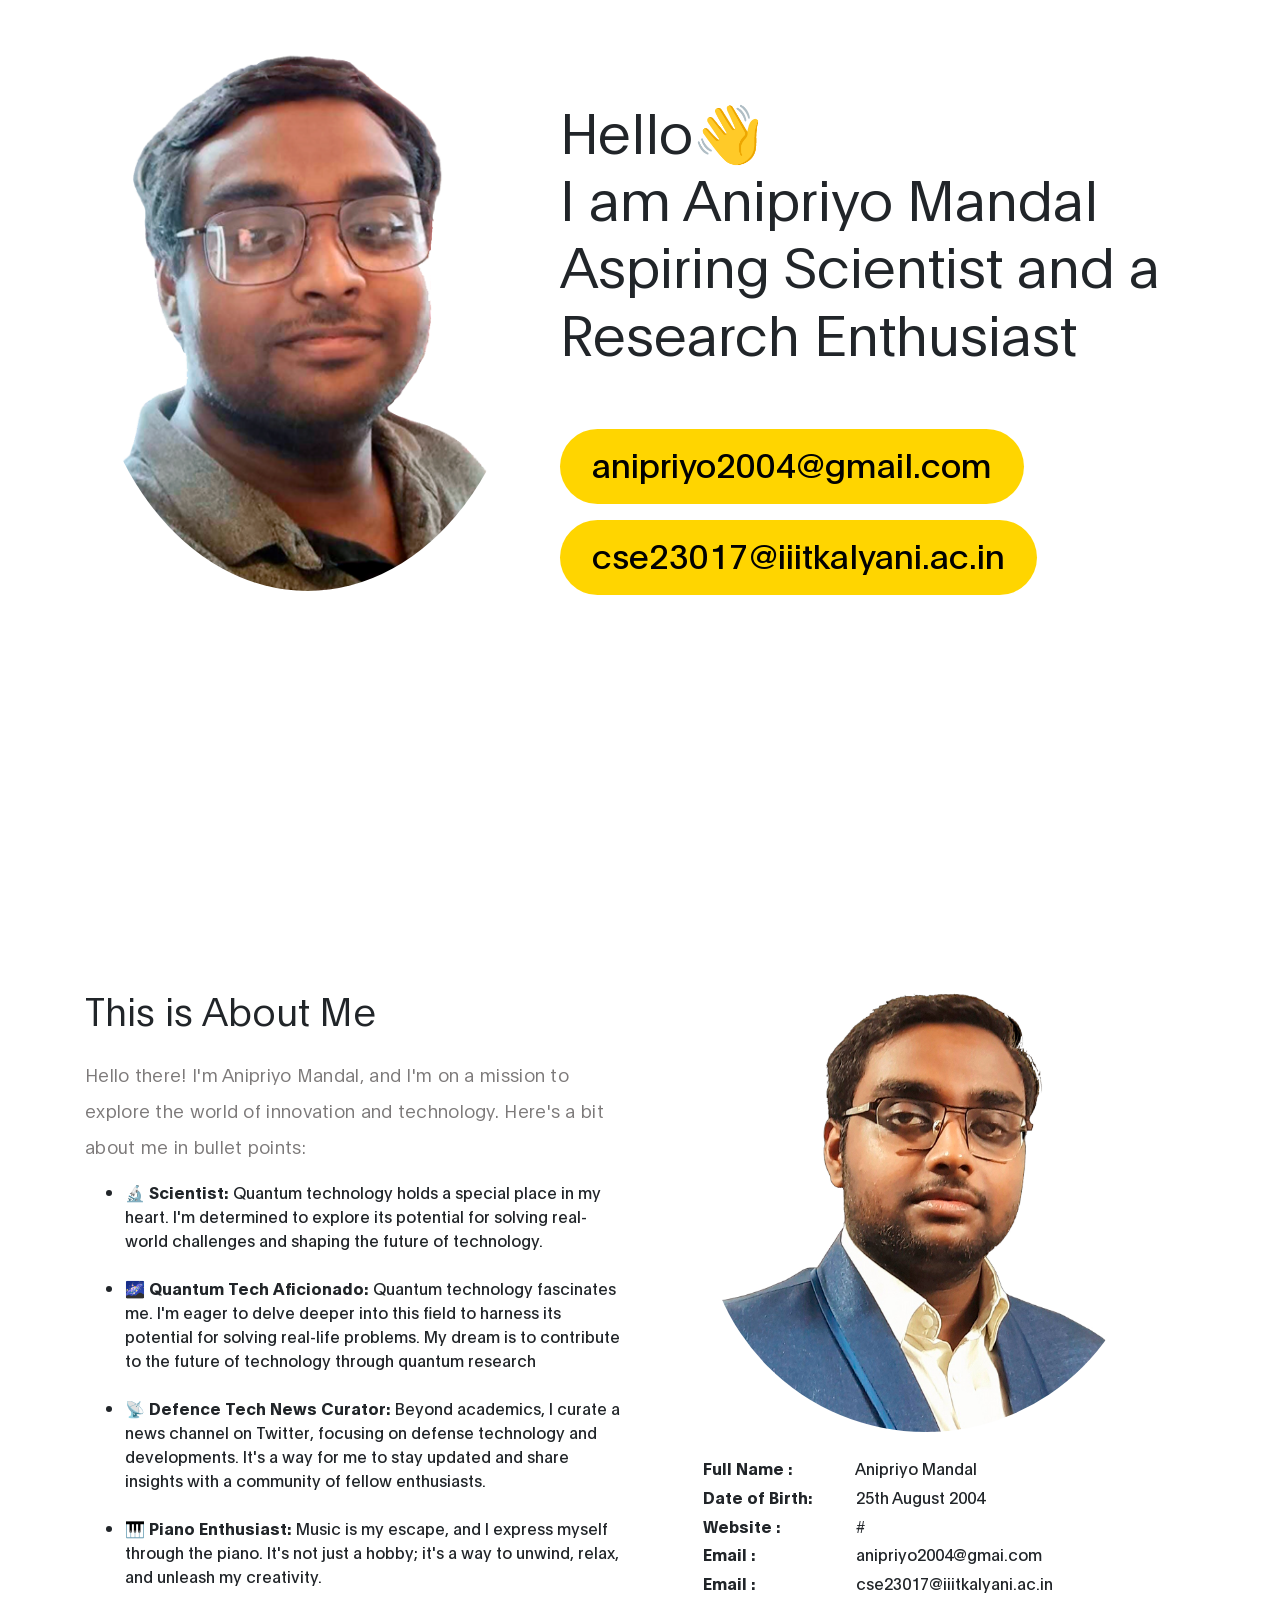
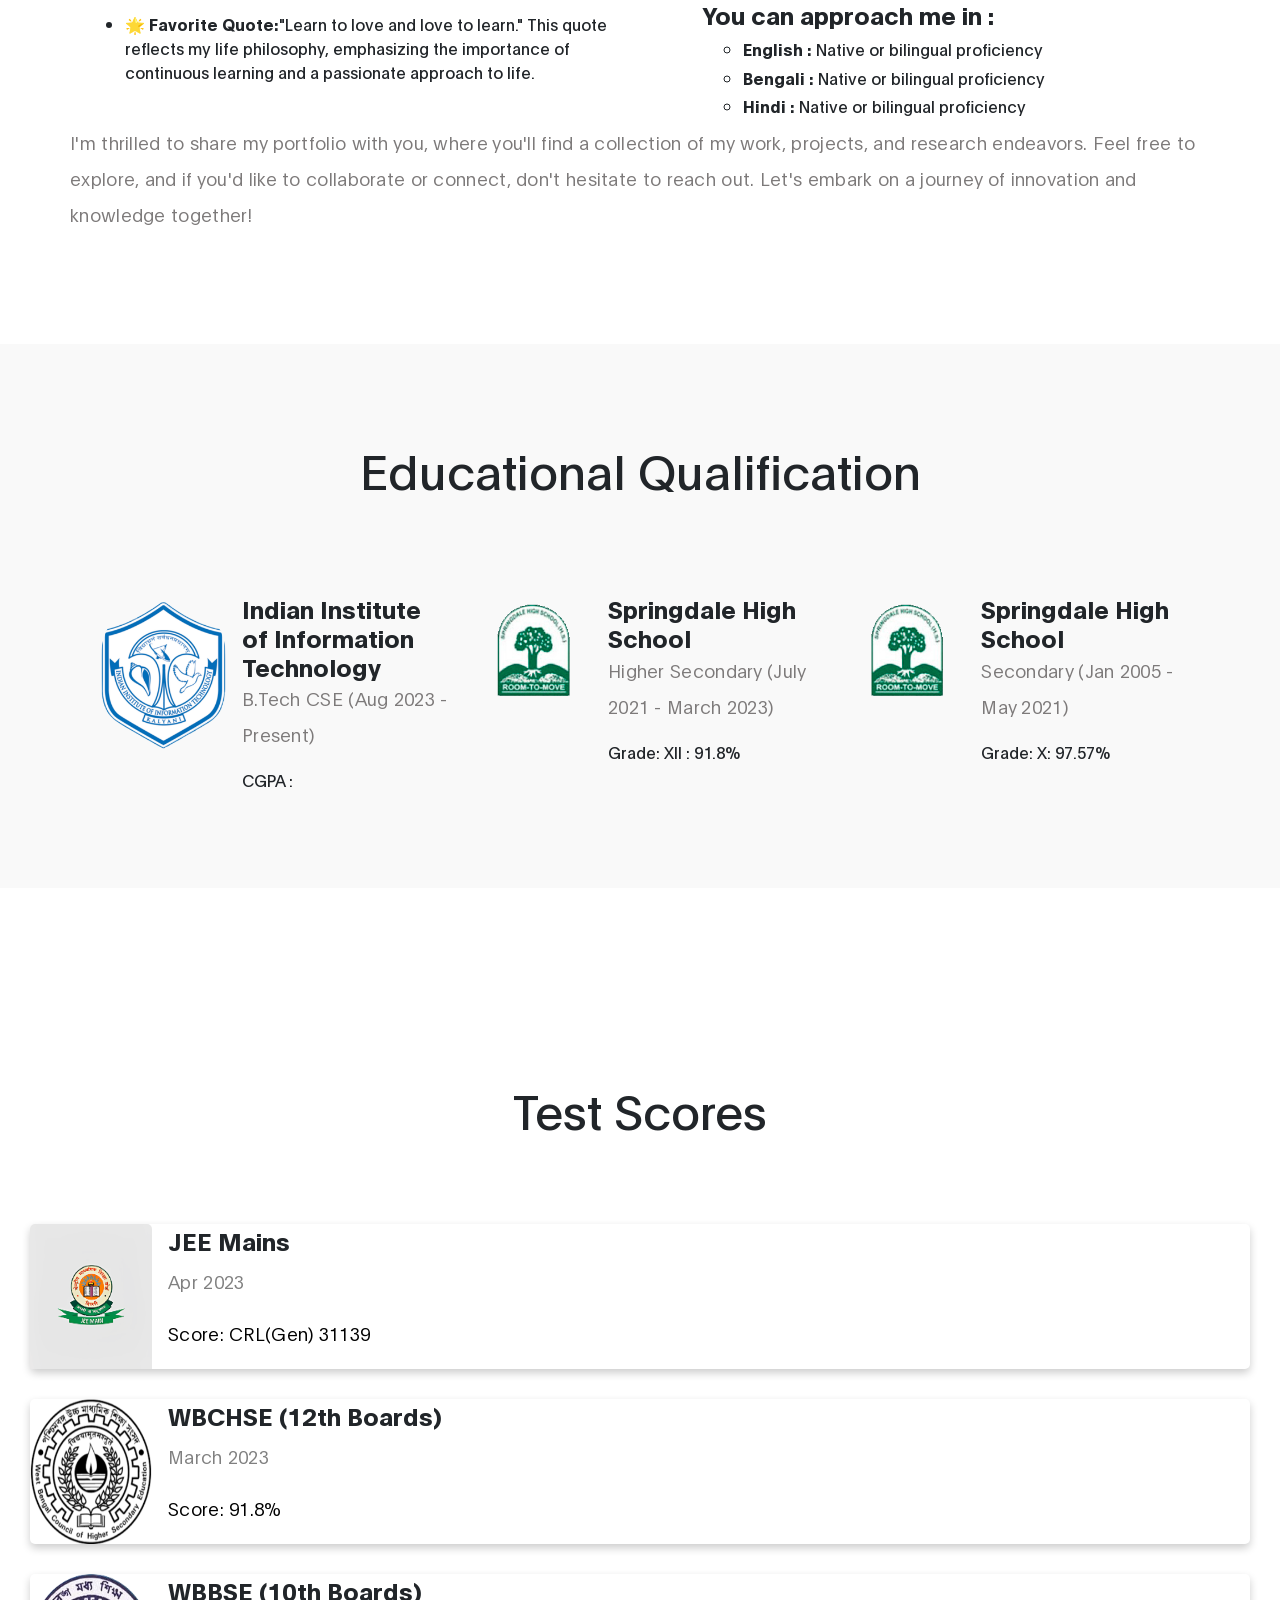
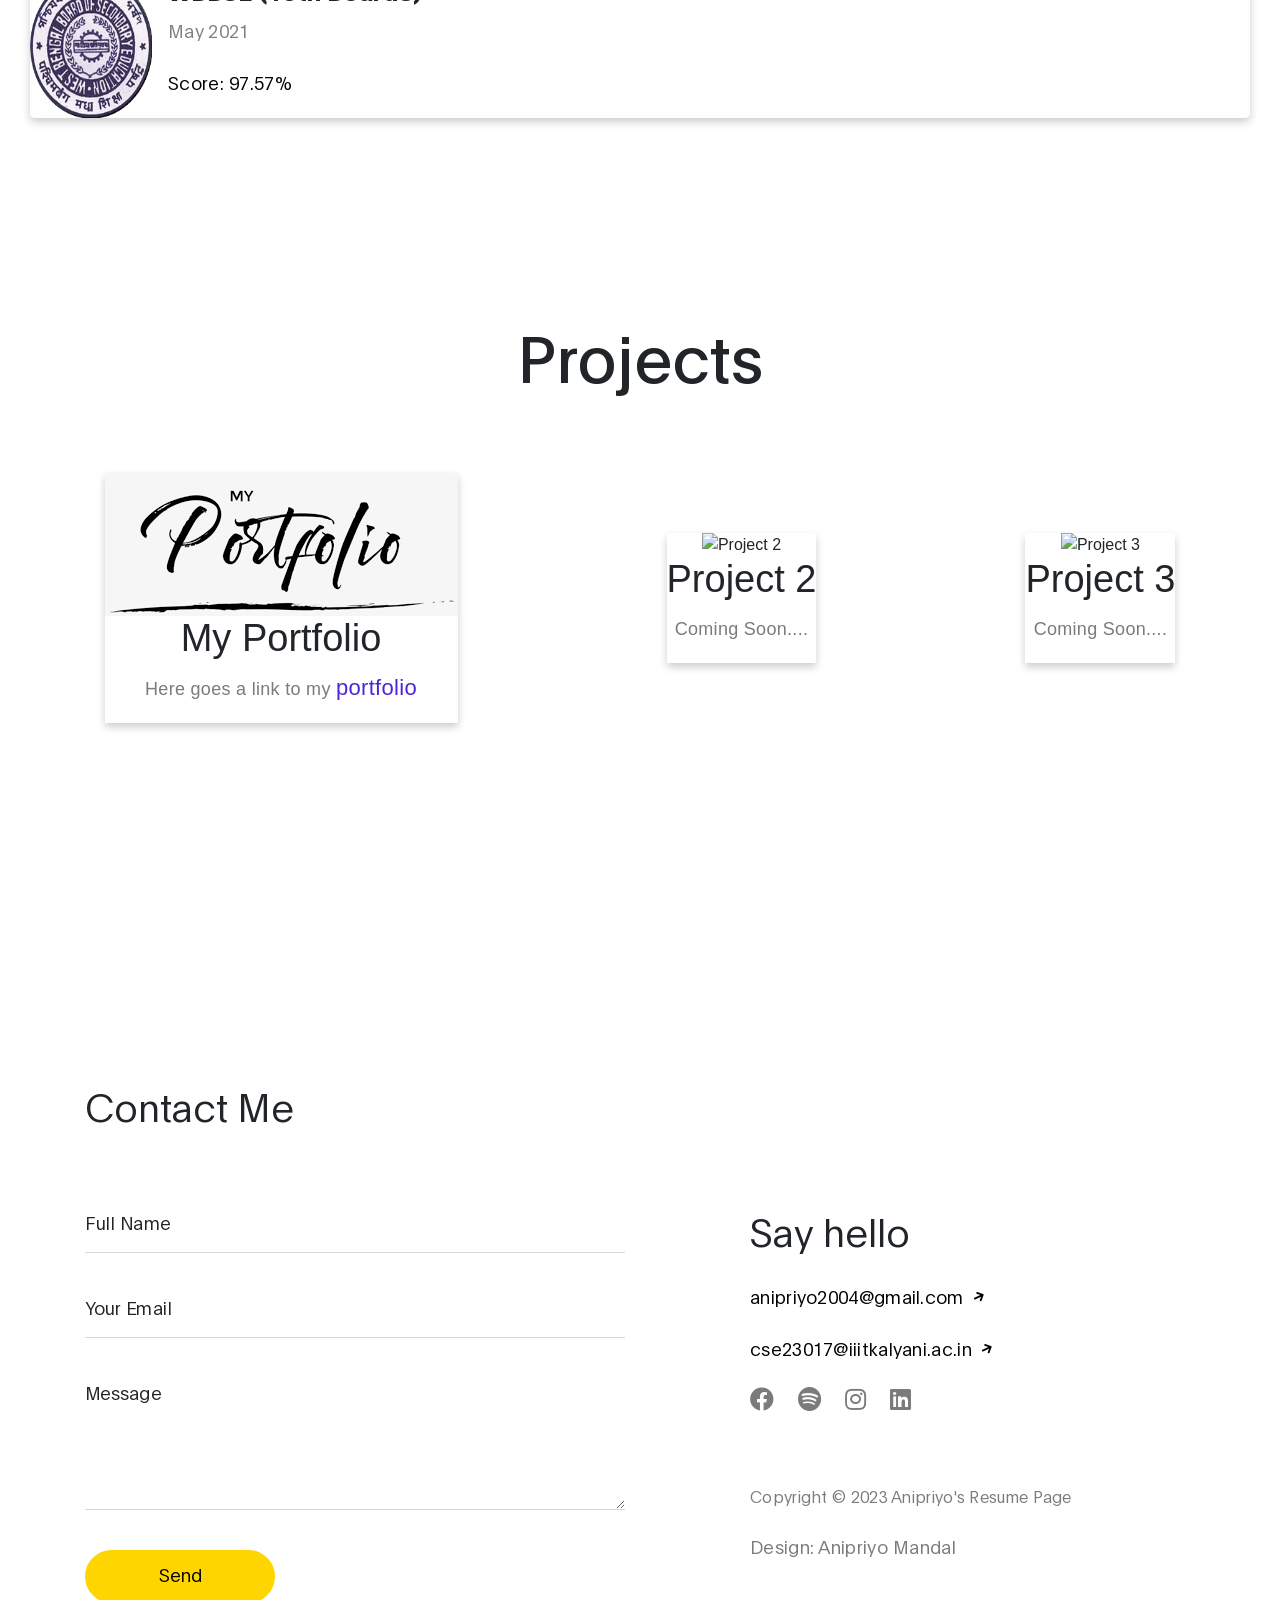
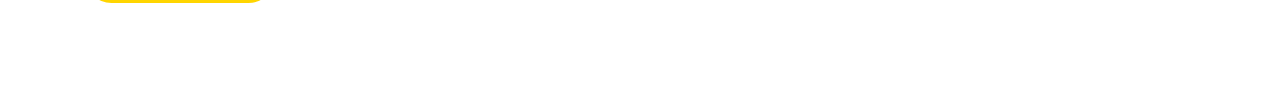
==== index.html @ 098d0c06 "Addition of styling via JS" ====
<!DOCTYPE html>
<html lang="en">

<head>

  <title>Anipriyo's's Resume - Portfolio HTML Page</title>

  <meta charset="UTF-8">
  <meta http-equiv="X-UA-Compatible" content="IE=Edge">
  <meta name="description" content="">
  <meta name="keywords" content="">
  <meta name="author" content="Tooplate">
  <meta name="viewport" content="width=device-width, initial-scale=1, maximum-scale=1">

  <link rel="stylesheet" href="css/bootstrap.min.css">
  <link rel="stylesheet" href="css/all.min.css">
  <link rel="stylesheet" href="css/owl.carousel.min.css">
  <link rel="stylesheet" href="css/owl.theme.default.min.css">

  <!-- MAIN CSS -->
  <link rel="stylesheet" href="css/style.css">

</head>

<body data-spy="scroll" data-target="#navbarNav" data-offset="50">

  <!-- MENU BAR -->
  <nav class="navbar navbar-expand-lg">
    <div class="container">

      <a class="navbar-brand" href="#">
        Anipriyo's Resume
      </a>

      <button class="navbar-toggler" type="button" data-toggle="collapse" data-target="#navbarNav"
        aria-controls="navbarNav" aria-expanded="false" aria-label="Toggle navigation">
        <span class="navbar-toggler-icon"></span>
      </button>

      <div class="collapse navbar-collapse" id="navbarNav">
        <ul class="navbar-nav mx-auto">
          <li class="nav-item">
            <a href="#intro" class="nav-link smoothScroll">Introduction</a>
          </li>

          <li class="nav-item">
            <a href="#about" class="nav-link smoothScroll">About Me</a>
          </li>
          <li class="nav-item">
            <a href="#testimonials" class="nav-link smoothScroll">Education</a>
          </li>
          <li class="nav-item">
            <a href="#work" class="nav-link smoothScroll">Projects</a>
          </li>

          <li class="nav-item">
            <a href="#contact" class="nav-link smoothScroll">Contact</a>
          </li>
        </ul>

        <div class="mt-lg-0 mt-3 mb-4 mb-lg-0">
          <a href="#" class="custom-btn btn" download>Download CV</a>
        </div>
      </div>

    </div>
  </nav>


  <!-- Main -->
  <section class="hero d-flex flex-column justify-content-center align-items-center" id="intro">

    <div class="container">
      <div class="row">

        <div class="mx-auto col-lg-5 col-md-5 col-10">
          <img src="images/profile.jpg" class="img-fluid" alt="Anipriyo Profile pic" style="border-radius:50%">
        </div>

        <div class="d-flex flex-column justify-content-center align-items-center col-lg-7 col-md-7 col-12">
          <div class="hero-text">
            <br><br><br><br>
            <h1>Hello👋 <br>I am Anipriyo Mandal <br> Aspiring Scientist and a Research Enthusiast</h1>
            <br><br>
            <a href="mailto:anipriyo2004@gmail.com" class="email-link">
              anipriyo2004@gmail.com
            </a>
            <a href="cse23017@iiitkalyani.ac.in" class="email-link">
              cse23017@iiitkalyani.ac.in
            </a>

          </div>
        </div>

      </div>
    </div>
  </section>

  <br><br><br><br><br><br><br><br><br><br><br><br>
  <section class="about section-padding" id="about">
    <div class="container">
      <div class="row">

        <div class="col-lg-6 col-md-6 col-12">
          <h3 class="mb-4">This is About Me</h3>

          <p>Hello there! I'm Anipriyo Mandal, and I'm on a mission to explore the world of innovation and technology.
            Here's a bit about me in bullet points:</p>

          <ul>
            <li>🔬 <b>Scientist:</b> Quantum technology holds a special place in my heart. I'm determined to explore its
              potential for solving real-world challenges and shaping the future of technology.</li>
            <br>
            <li>🌌 <b>Quantum Tech Aficionado:</b> Quantum technology fascinates me. I'm eager to delve deeper into this
              field to harness its potential for solving real-life problems. My dream is to contribute to the future of
              technology through quantum research </li>
            <br>
            <li>📡 <b>Defence Tech News Curator:</b> Beyond academics, I curate a news channel on Twitter, focusing on
              defense technology and developments. It's a way for me to stay updated and share insights with a community
              of fellow enthusiasts.</li>
            <br>
            <li>🎹 <b>Piano Enthusiast:</b> Music is my escape, and I express myself through the piano. It's not just a
              hobby; it's a way to unwind, relax, and unleash my creativity.</li>
            <br>
            <li>🌟 <b>Favorite Quote:</b>"Learn to love and love to learn." This quote reflects my life philosophy,
              emphasizing the importance of continuous learning and a passionate approach to life.</li>
            <br>

          </ul>
        </div>

        <div class="col-lg-5 mx-auto col-md-6 col-12">
          <img src="images/true-agency.jpg" style="border-radius: 50%;" class="about-image img-fluid">
          <ul class="mt-4 mb-5 mb-lg-0 profile-list list-unstyled">
            <li><strong>Full Name :</strong> Anipriyo Mandal </li>

            <li><strong>Date of Birth:</strong> 25th August 2004</li>

            <li><strong>Website :</strong> #</li>

            <li><strong>Email :</strong> anipriyo2004@gmai.com</li>
            <li><strong>Email :</strong> cse23017@iiitkalyani.ac.in</li>
            <h6>You can approach me in :</h6>
            <ul>
              <li><b>English :</b> Native or bilingual proficiency</li>
              <li><b>Bengali :</b> Native or bilingual proficiency</li>
              <li><b>Hindi :</b> Native or bilingual proficiency</li>
            </ul>
          </ul>
        </div>
        <p>I'm thrilled to share my portfolio with you, where you'll find a collection of my work, projects, and
          research endeavors. Feel free to explore, and if you'd like to collaborate or connect, don't hesitate to reach
          out.

          Let's embark on a journey of innovation and knowledge together!</p>
      </div>

    </div>
  </section>


  <!-- Education -->
  <section class="testimonials section-padding" id="testimonials">
    <div class="container">
      <div class="row">

        <div class="col-12">
          <h2 class="mb-5 text-center">Educational Qualification</h2>
          <br><br>
          <div class="owl-carousel owl-theme" id="testimonials-carousel">
            <div class="item">
              <div class="testimonials-thumb d-flex">
                <div class="testimonials-image">
                  <img src="images/iiit.jpg" class="img-fluid" alt="IIIT Logo">
                </div>

                <div class="testimonials-info">


                  <h6 class="mb-0">Indian Institute of Information Technology</h6>
                  <p>B.Tech CSE (Aug 2023 - Present)</p>
                  <span>CGPA : </span>

                </div>
              </div>
            </div>

            <div class="item">
              <div class="testimonials-thumb d-flex">
                <div class="testimonials-image">
                  <img src="images/spdl.png" class="img-fluid" alt="Springdale Logo">
                </div>

                <div class="testimonials-info">

                  <h6 class="mb-0">Springdale High School</h6>
                  <p>Higher Secondary (July 2021 - March 2023)</p>
                  <span>Grade: XII : 91.8%</span>
                </div>
              </div>
            </div>

            <div class="item">
              <div class="testimonials-thumb d-flex">
                <div class="testimonials-image">
                  <img src="images/spdl.png" class="img-fluid" alt="Springdale Logo">
                </div>

                <div class="testimonials-info">


                  <h6 class="mb-0">Springdale High School</h6>
                  <p>Secondary (Jan 2005 - May 2021)</p>
                  <span>Grade: X: 97.57%</span>
                </div>
              </div>
            </div>
          </div>

        </div>

      </div>

    </div>
  </section>

  <!-- Test Scores -->
  <br><br><br><br><br><br><br><br>
  <section id="score">
    <h2 align="center" style="font-size: 3rem;">Test Scores</h2>
    <br><br>
    <section id="test_score">
      <div class="test_score_card">
        <img class="test_score_img" src="images/jeem.jpg" alt="Jee Mains" style="width:10%">
        <div class="test_score_container">
          <h6>JEE Mains</h6>
          <p class="title">Apr 2023</p>
          <p style="color: black;">Score: CRL(Gen) 31139 </p>
        </div>
      </div>

      <div class="test_score_card">
        <img class="test_score_img" src="images/wbchse.jpg" alt="Wbchse" style="width:10%">
        <div class="test_score_container">
          <h6>WBCHSE (12th Boards)</h6>
          <p class="title">March 2023</p>
          <p style="color: black;">Score: 91.8% </p>
        </div>
      </div>

      <div class="test_score_card">
        <img class="test_score_img" src="images/wbbse.jpg" alt="WBBSE" style="width:10%">
        <div class="test_score_container">
          <h6><b>WBBSE (10th Boards)</b></h6>
          <p class="title">May 2021</p>
          <p style="color: black;">Score: 97.57%</p>
        </div>
      </div>
    </section>
  </section>
  <br><br>



  <!-- project -->
  </section>
  <br><br><br><br><br>
  <section id="work">
    <h2 align="center" style="font-size: 4rem;">Projects</h2>
    <br><br><br>
    <div class="project-grid">
      <div class="project_card">
        <img src="images/portfolio.jpg" alt="Project 1">
        <h3>My Portfolio</h3>
        <p>Here goes a link to my <a href="https://anipriyo.github.io/Student-Portfolio/">portfolio</a> </p>
      </div>
      <div class="project_card">
        <img src="images/project2.png" alt="Project 2">
        <h3>Project 2</h3>
        <p>Coming Soon....</p>
      </div>
      <div class="project_card">
        <img src="images/project3.png" alt="Project 3">
        <h3>Project 3</h3>
        <p>Coming Soon....</p>
      </div>
    </div>
  </section>
  <br><br><br><br><br><br><br><br><br><br><br><br><br><br><br>

  <!-- skills
<section class="testimonials section-padding" id="testimonials">
  <div class="container">
       <div class="row">

            <div class="col-12">
                <h3 class="mb-5 text-center">Skills</h3>

                <div class="owl-carousel owl-theme" id="testimonials-carousel">
                    <div class="item">
                        <div class="testimonials-thumb d-flex">
                            <div class="testimonials-image">
                                <img src="images/testimonials/testimonial-image01.jpg" class="img-fluid" alt="testimonials image">
                            </div>

                            <div class="testimonials-info">
                                <p>Sed ut perspiciatis unde omnis iste natus error sit voluptatem.</p>

                                <h6 class="mb-0">Ben</h6>
                                <span>Art Director</span>
                            </div>
                        </div>
                    </div>

                    <div class="item">
                        <div class="testimonials-thumb d-flex">
                            <div class="testimonials-image">
                                <img src="images/testimonials/testimonial-image02.jpg" class="img-fluid" alt="testimonials image">
                            </div>

                            <div class="testimonials-info">
                                <p>Sed ut perspiciatis unde omnis iste natus error sit voluptatem.</p>

                                <h6 class="mb-0">Marie</h6>
                                <span>Marketing Consultant</span>
                            </div>
                        </div>
                    </div>

                    <div class="item">
                        <div class="testimonials-thumb d-flex">
                            <div class="testimonials-image">
                                <img src="images/testimonials/testimonial-image03.jpg" class="img-fluid" alt="testimonials image">
                            </div>

                            <div class="testimonials-info">
                                <p>Sed ut perspiciatis unde omnis iste natus error sit voluptatem.</p>

                                <h6 class="mb-0">Jen</h6>
                                <span>Product Manager</span>
                            </div>
                        </div>
                    </div>
                  </div>
                    
                </div>

            </div>

       </div>
</section> -->





  <section class="contact section-padding pt-0" id="contact">
    <div class="container">
      <h3>Contact Me</h3><br><br>
      <div class="row">

        <div class="col-lg-6 col-md-6 col-12">
          <form action="#" method="get" class="contact-form webform" role="form">

            <div class="form-group d-flex flex-column-reverse">
              <input type="text" class="form-control" name="cf-name" id="cf-name" placeholder="Your Name">

              <label for="cf-name" class="webform-label">Full Name</label>
            </div>

            <div class="form-group d-flex flex-column-reverse">
              <input type="email" class="form-control" name="cf-email" id="cf-email" placeholder="Your Email">

              <label for="cf-email" class="webform-label">Your Email</label>
            </div>

            <div class="form-group d-flex flex-column-reverse">
              <textarea class="form-control" rows="5" name="cf-message" id="cf-message"
                placeholder="Your Message"></textarea>

              <label for="cf-message" class="webform-label">Message</label>
            </div>

            <button type="submit" class="form-control" id="submit-button" name="submit">Send</button>
          </form>
        </div>

        <div class="mx-auto col-lg-4 col-md-6 col-12">
          <h3 class="my-4 pt-4 pt-lg-0">Say hello</h3>

          <!-- <p class="mb-1">010-020-0340</p> -->

          <p>
            <a href="mailto:anipriyo2004@gmail.com">
              anipriyo2004@gmail.com
              <i class="fas fa-arrow-right custom-icon"></i>
            </a>
          </p>
          <p>
            <a href="cse23017@iiitkalyani.ac.in">
              cse23017@iiitkalyani.ac.in
              <i class="fas fa-arrow-right custom-icon"></i>
            </a>
          </p>

          <ul class="social-links mt-2">
            <li><a href="https://www.facebook.com/profile.php?id=100092993658050&mibextid=b06tZ0" rel="noopener"
                class="fab fa-facebook"></a></li>
            <li><a href="https://open.spotify.com/user/31ec6zpsxx742snlwcvhxbbxdqd4?si=5fea66b2fb214cab" rel="noopener"
                class="fab fa-spotify"></a></li>
            <li><a href="https://instagram.com/the_melodious_one_?igshid=OGQ5ZDc2ODk2ZA==" rel="noopener"
                class="fab fa-instagram"></a></li>
            <li><a href="https://www.linkedin.com/in/anipriyo-mandal/" rel="noopener" class="fab fa-linkedin"></a></li>
          </ul>

          <p class="copyright-text mt-5 pt-3">Copyright &copy; 2023 Anipriyo's Resume Page</p>

          <p>Design: Anipriyo Mandal</p>
        </div>

      </div>
    </div>
  </section>
  <!-- SCRIPTS -->
  <script src="js/jquery.min.js"></script>
  <script src="js/bootstrap.min.js"></script>
  <script src="js/smoothscroll.js"></script>
  <script src="js/owl.carousel.min.js"></script>
  <script src="js/custom.js"></script>

</body>

</html>
---- css/style.css ----
/*

Tooplate 2120 Ben Resume

https://www.tooplate.com/view/2120-ben-resume

*/

  @font-face {
      font-family: 'Plain';
      src: url('../localfonts/Plain-Regular.woff2') format('woff2'),
          url('../localfonts/Plain-Regular.woff') format('woff');
      font-weight: normal;
      font-style: normal;
  }

  @font-face {
      font-family: 'Plain';
      src: url('../localfonts/Plain-Light.woff2') format('woff2'),
          url('../localfonts/Plain-Light.woff') format('woff');
      font-weight: 300;
      font-style: normal;
  }

  @font-face {
      font-family: 'Plain';
      src: url('../localfonts/Plain-Bold.woff2') format('woff2'),
          url('../localfonts/Plain-Bold.woff') format('woff');
      font-weight: bold;
      font-style: normal;
  }

  :root {
    --primary-color:        #ffd500;
    --white-color:          #ffffff;
    --dark-color:           #010101;
    --menu-bg-color:        #212529;

    --gray-color:           #909090;
    --p-color:              #7d7a7a;

    --base-font-family:     "Plain", -apple-system,BlinkMacSystemFont,"Segoe UI",Roboto,"Helvetica Neue",Arial,"Noto Sans",sans-serif,"Apple Color Emoji","Segoe UI Emoji","Segoe UI Symbol","Noto Color Emoji";
    --font-weight-bold:     600;
    --font-weight-normal:   400;
    --font-weight-light:    300;

    --h1-font-size:         56px;
    --h2-font-size:         48px;
    --h3-font-size:         38px;
    --h4-font-size:         34px;
    --h5-font-size:         30px;
    --h6-font-size:         24px;
    --p-font-size:          18px;
    --base-font-size:       16px;
    --button-font-size:     20px;

    --border-radius-large:  100%;
    --border-radius-medium: 80px;
    --border-radius-small:  40px;
  }


  body {
    font-family: var(--base-font-family);
  }


  /*---------------------------------------
     TYPOGRAPHY              
  -----------------------------------------*/

  h1 {
    font-size: var(--h1-font-size);
  }

  h1,
  h3 {
    font-weight: var(--font-weight-light);
  }

  h2 {
    font-size: var(--h2-font-size);
  }

  h3 {
    font-size: var(--h3-font-size);
  }

  h4 {
    font-size: var(--h4-font-size);
  }

  h5 {
    font-size: var(--h5-font-size);
  }

  h6 {
    font-weight: var(--font-weight-bold);
    font-size: var(--h6-font-size);
  }
  .title {
    color: grey;
    font-size: 18px;
}
  p {
    color: var(--p-color);
    font-size: var(--p-font-size);
    font-weight: var(--font-weight-light);
    letter-spacing: 0.3px;
    line-height: 2em;
  }

  .section-padding {
    padding: 6rem 0;
  }

  .custom-icon {
    font-size: 12px;
    position: relative;
    bottom: 3px;
    left: 5px;
    transform: rotate(-25deg);
  }


  /* CUSTOM BUTTON */
  .custom-btn {
    background: var(--dark-color);
    border: none;
    border-radius: var(--border-radius-medium);
    color: var(--white-color);
    letter-spacing: 0.2px;
    padding: 6px 36px 10px 36px;
    font-size: var(--button-font-size);
    white-space: nowrap;
  }

  .custom-btn:hover,
  .custom-btn:focus {
    color: var(--dark-color);
    background: var(--primary-color);
  }


  /*---------------------------------------
     GENERAL               
  -----------------------------------------*/

  * {
    -webkit-box-sizing: border-box;
    -moz-box-sizing: border-box;
    box-sizing: border-box;
  }

  *::before,
  *::after {
    -webkit-box-sizing: border-box;
    -moz-box-sizing: border-box;
    box-sizing: border-box;
  }

  a {
    color: var(--dark-color);
    text-decoration: none;
    transition: all 0.4s linear;
  }

  a:hover  {
    color: var(--dark-color);
    text-decoration: none;
  }


  /*---------------------------------------
     MENU                
  -----------------------------------------*/

  .navbar {
    background: transparent;
    padding: 0.3rem 1rem;
    transition: all 300ms ease-in-out;
    position: absolute;
    z-index: 99;
    top: 0;
    right: 0;
    left: 0;
    opacity: 0;
  }

  .navbar.scroll {
    background: var(--menu-bg-color);
    padding: 0.5rem 1rem;
    position: fixed;
    opacity: 1;
  }

  .navbar-brand {
    color: var(--white-color);
    font-weight: var(--font-weight-light);
    font-size: var(--h4-font-size);
  }

  .navbar .custom-btn {
    background: var(--primary-color);
    color: var(--dark-color);
  }

  .contact-form #submit-button:hover,
  .navbar .custom-btn:hover {
    background: var(--dark-color);
    color: var(--white-color);
  }

  .navbar-expand-lg .navbar-nav .nav-link {
    margin: 0 1.5rem;
    padding: 0;
  }

  .nav-item .nav-link.active, 
  .nav-item .nav-link:hover {
    color: var(--gray-color);
  }

  .nav-item .nav-link.active, 
  .nav-item .nav-link:hover {
    border-bottom-color: var(--primary-color);
  }

  .nav-link {
    color: var(--gray-color);
    font-weight: var(--font-weight-light);
    font-size: var(--base-font-size);
    border-bottom: 1px solid transparent;
  }

  .navbar-toggler {
    border: 0;
    padding: 0;
    cursor: pointer;
    margin: 0 10px 0 0;
    width: 30px;
    height: 35px;
    outline: none;
  }

  .navbar-toggler:focus {
    outline: none;
  }

  .navbar-toggler[aria-expanded="true"] .navbar-toggler-icon {
    background: transparent;
  }

  .navbar-toggler[aria-expanded="true"] .navbar-toggler-icon::before,
  .navbar-toggler[aria-expanded="true"] .navbar-toggler-icon::after {
    transition: top 300ms 50ms ease, -webkit-transform 300ms 350ms ease;
    transition: top 300ms 50ms ease, transform 300ms 350ms ease;
    transition: top 300ms 50ms ease, transform 300ms 350ms ease, -webkit-transform 300ms 350ms ease;
    top: 0;
  }

  .navbar-toggler[aria-expanded="true"] .navbar-toggler-icon::before {
    transform: rotate(45deg);
  }

  .navbar-toggler[aria-expanded="true"] .navbar-toggler-icon::after {
    transform: rotate(-45deg);
  }


 


  .navbar-toggler .navbar-toggler-icon {
    background: var(--white-color);
    transition: background 10ms 300ms ease;
    display: block;
    width: 30px;
    height: 2px;
    position: relative;
  }

  .navbar-toggler .navbar-toggler-icon::before,
  .navbar-toggler .navbar-toggler-icon::after {
    transition: top 300ms 350ms ease, -webkit-transform 300ms 50ms ease;
    transition: top 300ms 350ms ease, transform 300ms 50ms ease;
    transition: top 300ms 350ms ease, transform 300ms 50ms ease, -webkit-transform 300ms 50ms ease;
    position: absolute;
    right: 0;
    left: 0;
    background: var(--white-color);
    width: 30px;
    height: 2px;
    content: '';
  }
  .project-grid {
    display: flex;
    flex-direction: row;
    flex-wrap: wrap;
    justify-content: space-evenly;
    align-content: baseline;
}
.project_card {
  box-shadow: 0 4px 8px 0 rgba(0, 0, 0, 0.2);
  /* max-width: 300px; */
  margin: auto;
  text-align: center;
  font-family: arial;
}
.project_card a {
  text-decoration: none;
  font-size: 22px;
  color: rgb(76, 36, 219);
}

.project_card:hover {
  box-shadow: 0 8px 16px 0 rgba(0, 0, 0, 0.2);
}
  .navbar-toggler .navbar-toggler-icon::before {
    top: -8px;
  }

  .navbar-toggler .navbar-toggler-icon::after {
    top: 8px;
  }



  /*---------------------------------------
     Me     
  -----------------------------------------*/

  .hero-title,
  .email-link {
    background: var(--dark-color);
    border-radius: var(--border-radius-medium);
    color: var(--white-color);
    display: inline-block;
    margin: 0.5rem 0;
    padding: 0.5rem 2rem 1.5rem 2rem;
	font-size: 2.2em;
  }

  .email-link {
    background: var(--primary-color);
    color: var(--dark-color);
    font-size: var(--h4-font-size);
    padding: 0.5rem 2rem 1rem 2rem;
  }

  .email-link:hover {
    background: var(--dark-color);
    color: var(--white-color);
  }


  /*---------------------------------------
     ABOUT                
  -----------------------------------------*/
  
  .about-third {
	  margin: 2.2em -0.8em;
  }

  .about-image {
    border-radius: var(--border-radius-small);
  }

  .profile-list li {
    margin: 0.3rem 0;
  }

  .profile-list strong {
    display: inline-block;
    width: 30%;
    margin-right: 1rem;
  }
  .test_score_card {
    display: flex;
    box-shadow: 0 4px 8px 0 rgba(0, 0, 0, 0.2);
    transition: 0.3s;
    width: 100%;;
    border-radius: 5px;
    margin :auto;
}

.test_score_card:hover {
    box-shadow: 0 8px 16px 0 rgba(0, 0, 0, 0.2);
}

.test_score_img {
    width: 20%;
    border-radius: 5px 5px 0 0;
}

.test_score_container {
    padding: 2px 16px;
}
#test_score {
    display: grid;
    align-content: space-evenly;
    grid-template-columns: auto  ;
    width: auto;
    gap: 30px;
    padding: 30px;
}

  /*---------------------------------------
     FAQ                 
  -----------------------------------------*/

  .faq .card-header {
    padding: 0;
  }

  .faq .btn-link {
    color: var(--dark-color);
    font-size: var(--h6-font-size);
    text-align: left;
    display: block;
    width: 100%;
    padding: 1rem 2rem;
  }

  .faq .btn-link:focus, 
  .faq .btn-link:hover {
    color: var(--dark-color);
    text-decoration: none;
  }

  .faq .card-body {
    padding: 2rem;
  }

  .faq-info-text {
    font-size: var(--base-font-size);
    display: block;
    margin: 1.5rem 2rem 0 2rem;
  }


  /*---------------------------------------
     TESTIMONIALS               
  -----------------------------------------*/

  .testimonials {
    background: #f9f9f9;
  }

  .testimonials-image {
    margin: 0 1rem 1rem 1rem;
  }

  .testimonials-image img {
    border-radius: var(--border-radius-medium);
  }

  .testimonials-info {
    width: 100%;
  }

  .testimonials .owl-theme .owl-nav.disabled+.owl-dots {
    margin-top: 2rem;
  }

  .testimonials .owl-theme .owl-dots .owl-dot {
    outline: none;
  }

  .testimonials .owl-theme .owl-dots .owl-dot span {
    width: 30px;
    height: 3px;
    margin: 5px;
  }

  .testimonials .owl-theme .owl-dots .owl-dot.active span, 
  .testimonials .owl-theme .owl-dots .owl-dot:hover span {
    background: var(--primary-color);
  }


  /*---------------------------------------
     CONTACT               
  -----------------------------------------*/
  
  .contact-form .form-control {
    background: transparent;
    border: none;
    border-bottom: 1px solid rgba(142, 140, 140, 0.35);
    box-shadow: none;
    border-radius: 0;
    -webkit-appearance: none;
    outline: none;
    color: var(--dark-color);
    font-weight: var(--font-weight-light);
    padding-left: 0;
    cursor: text;
  }

  .contact-form input {
    height: calc(2.25rem + 10px);
  }

  .contact-form .form-group {
    margin: 0 0 1rem;
    position: relative;
  }

  .contact-form .form-control,
  .webform-label {
    transition: all 0.4s;
    touch-action: manipulation;
  }

  .webform-label {
    cursor: text;
    font-size: 12px;
    font-weight: var(--font-weight-light);
    margin-bottom: 5px;
  }

  .contact-form .form-control:placeholder-shown + .webform-label {
    cursor: text;
    max-width: 66.66%;
    white-space: nowrap;
    overflow: hidden;
    text-overflow: ellipsis;
    transform-origin: left bottom;
    transform: translate(0, 2.125rem) scale(1.5);
  }

  .contact-form ::-webkit-input-placeholder {
    opacity: 0;
    transition: inherit;
    color: var(--dark-color);
  }

  .contact-form ::-moz-placeholder {
    opacity: 0;
    transition: inherit;
    color: var(--dark-color);
  }

  .contact-form .form-control:focus::-webkit-input-placeholder {
    opacity: 1;
  }

  .contact-form .form-control:focus::-moz-placeholder {
    opacity: 1;
  }

  .contact-form .form-control:not(:placeholder-shown) + .webform-label,
  .contact-form .form-control:focus + .webform-label {
    transform: translate(0, 0) scale(1);
    cursor: pointer;
    color: var(--gray-color);
  }

  .contact-form #submit-button {
    background: var(--primary-color);
    border: none;
    border-radius: var(--border-radius-medium);
    color: var(--dark-color);
    cursor: pointer;
    font-size: var(--p-font-size);
    line-height: 0;
    margin-top: 2.5rem;
    padding: 1.5rem 1.8rem 1.8rem 1.8rem;
    white-space: nowrap;
    max-width: 190px;
  }

  .copyright-text {
    font-size: var(--base-font-size);
  }


  /*---------------------------------------
     SOCIAL LINKS              
  -----------------------------------------*/

  .social-links {
    margin: 40px 0;
    padding: 0;
  }

  .social-links li {
    display: inline-block;
    list-style: none;
  }

  .social-links a {
    display: inline-block;
    color: var(--p-color);
    font-size: var(--h6-font-size);
    margin: 5px 20px 5px 0;
  }

  .social-links a:hover {
    color: var(--dark-color);
  }


  /*---------------------------------------
     RESPONSIVE STYLES              
  -----------------------------------------*/

  @media screen and (max-width: 1200px) {
    h1 {
        font-size: 42px;
    }

    h2 {
        font-size: 36px;
    }

    h3 {
        font-size: 32px;
    }

    h4 {
        font-size: 28px;
    }

    .email-link {
      font-size: 28px;
    }
  }

  @media screen and (max-width: 992px) {

    .hero-title {
      font-size: 1.8em;
      padding-bottom: 1rem;
    }

    .email-link {
      font-size: 22px;
      padding: 0.5rem 2rem 0.7rem 2rem;
    }
  }

  @media screen and (max-width: 991px) {
    .navbar-nav {
      margin: 1rem 0;
    }

    .navbar-expand-lg .navbar-nav .nav-link {
      display: inline-block;
      margin: 5px 0.5rem;
    }
  }

  @media screen and (max-width: 768px) {

    .hero-text {
      position: relative;
      top: 1.5rem;
    }
  }

  @media screen and (max-width: 480px) {

    .hero-title {
      font-size: 26px;
    }

    .email-link {
      font-size: 20px;
      padding: 0.3rem 2rem 0.6rem 2rem;
    }
  }
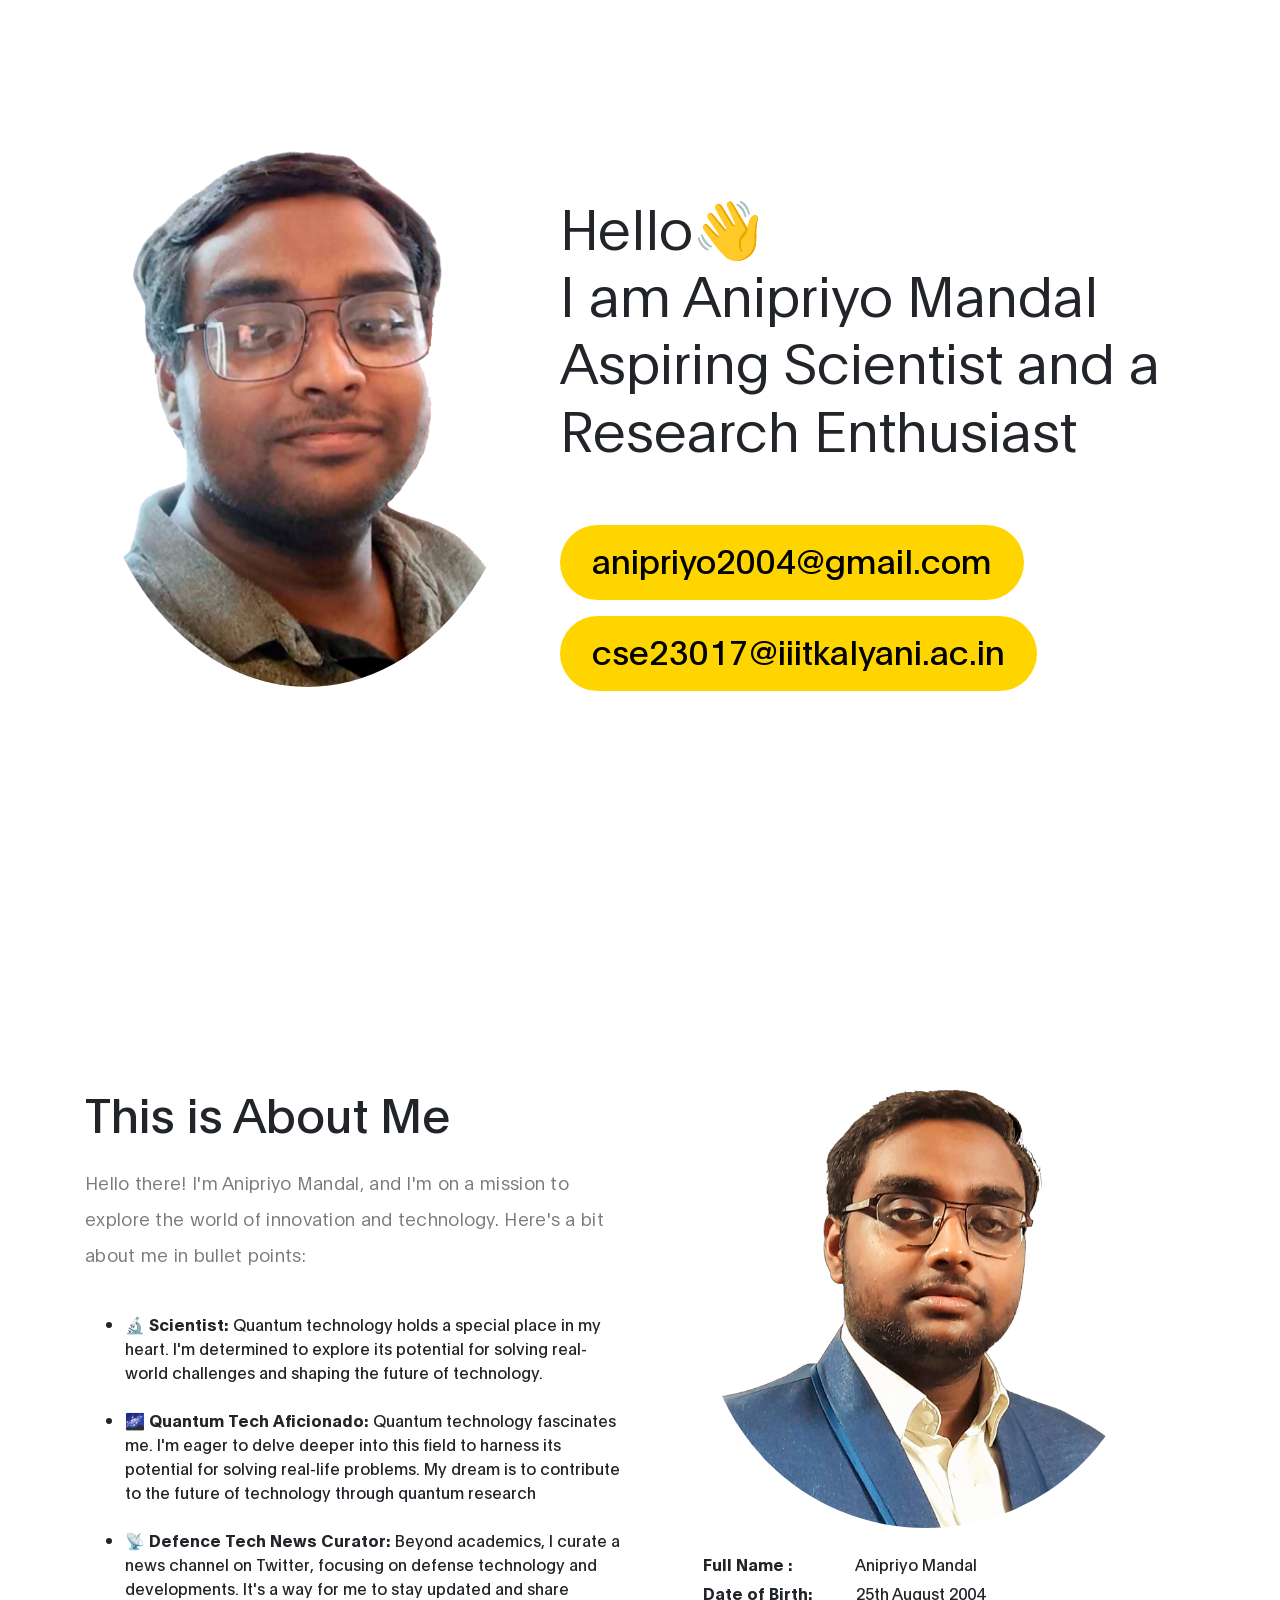
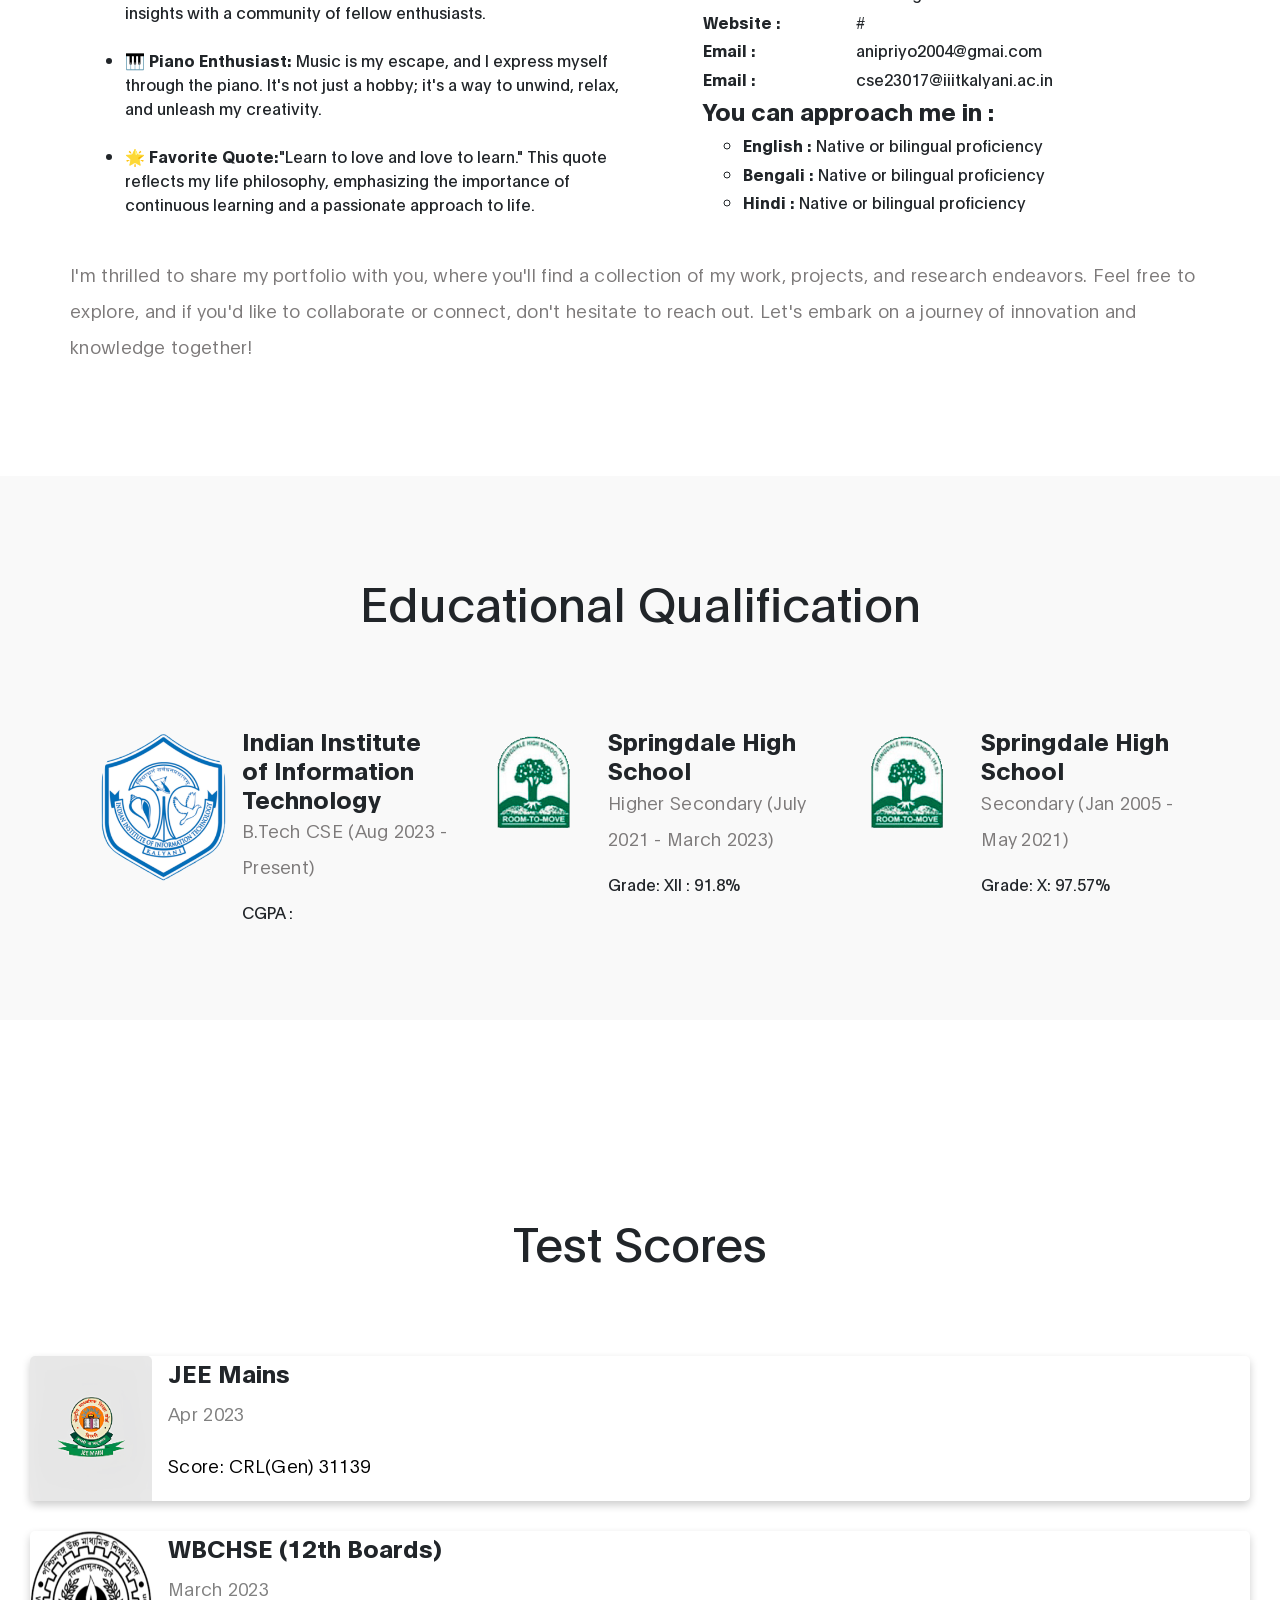
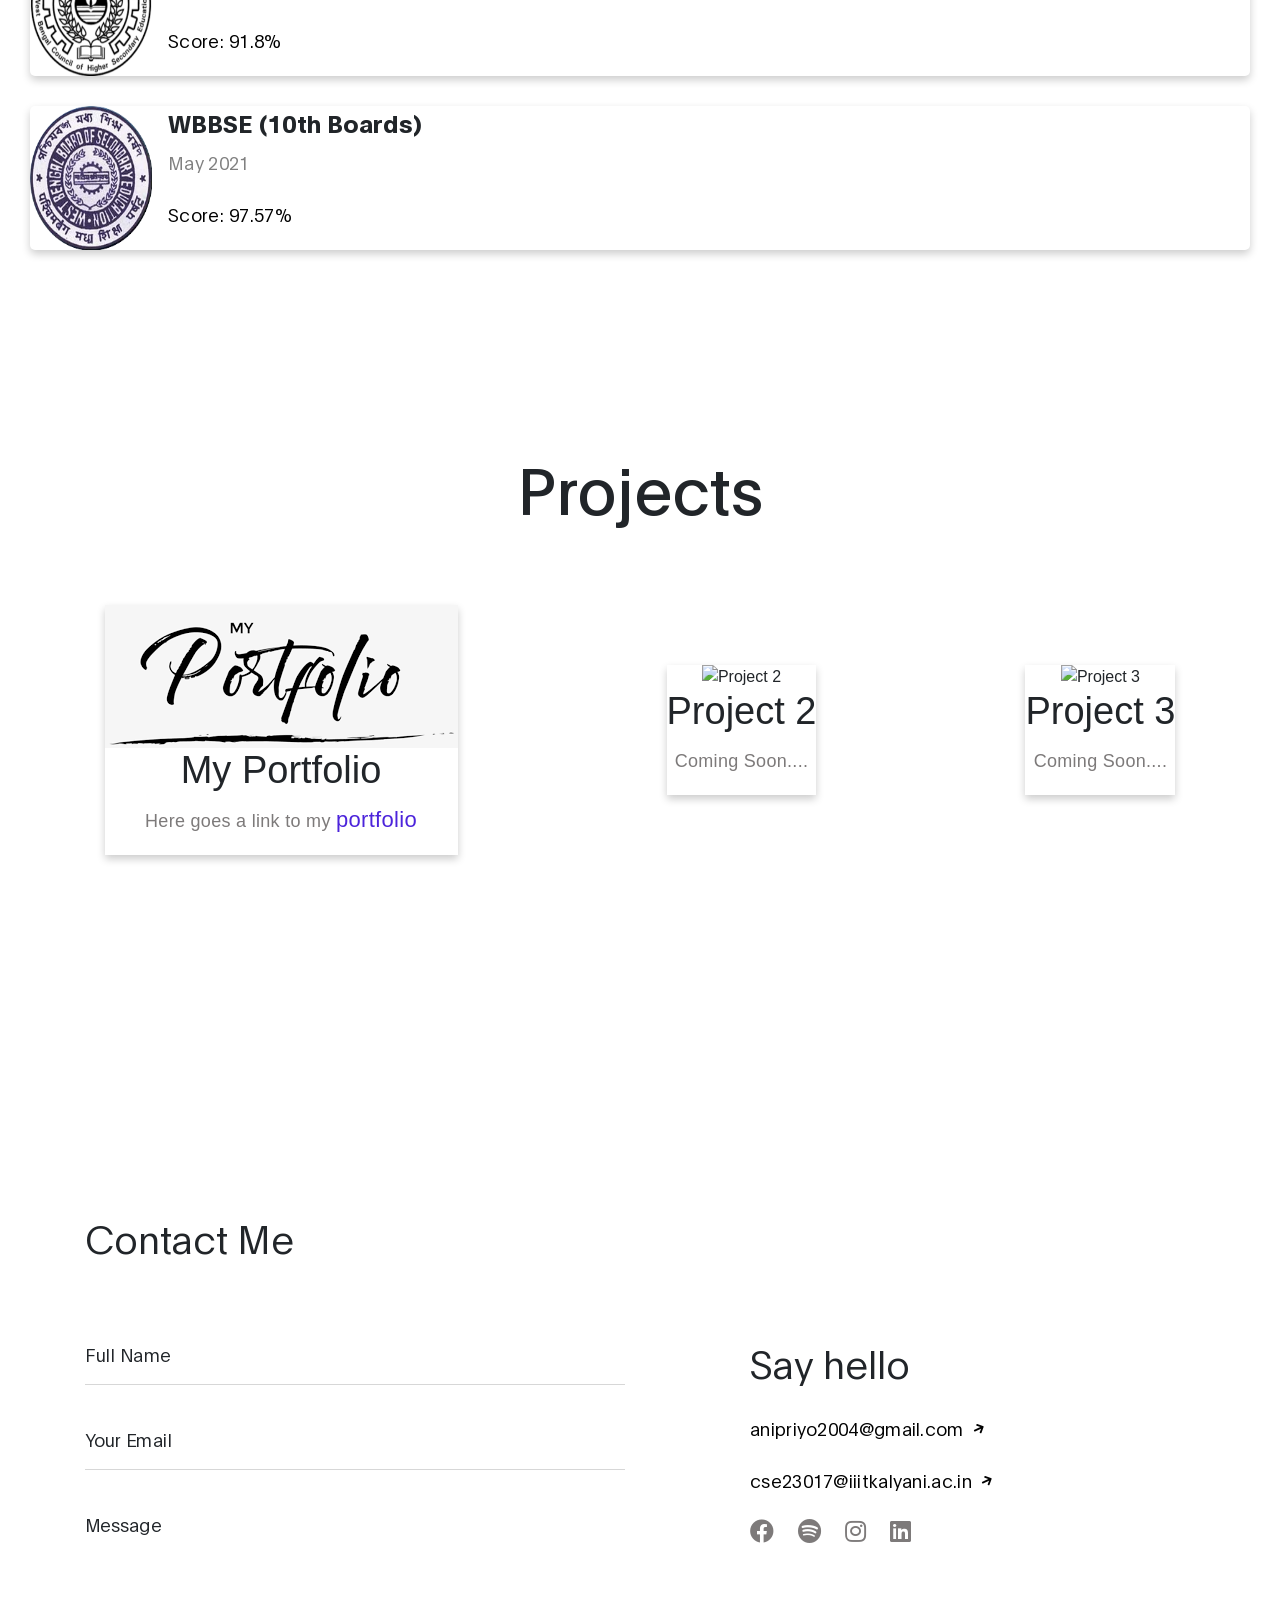
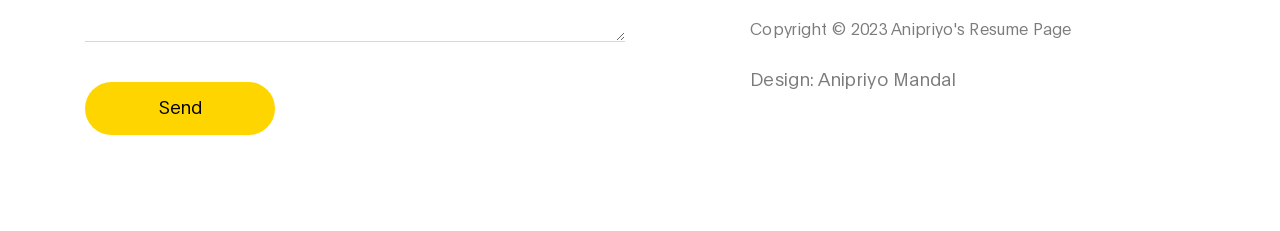
==== commit 08c389c0: "a" ====
--- a/index.html
+++ b/index.html
@@ -59,7 +59,7 @@
         </ul>
 
         <div class="mt-lg-0 mt-3 mb-4 mb-lg-0">
-          <a href="#" class="custom-btn btn" download>Download CV</a>
+          <a href="https://www.linkedin.com/in/anipriyo-mandal/" class="custom-btn btn" download>Download CV</a>
         </div>
       </div>
 
@@ -69,10 +69,10 @@
 
   <!-- Main -->
   <section class="hero d-flex flex-column justify-content-center align-items-center" id="intro">
-
+    <br><br><br><br>
     <div class="container">
       <div class="row">
-
+        
         <div class="mx-auto col-lg-5 col-md-5 col-10">
           <img src="images/profile.jpg" class="img-fluid" alt="Anipriyo Profile pic" style="border-radius:50%">
         </div>
@@ -102,11 +102,11 @@
       <div class="row">
 
         <div class="col-lg-6 col-md-6 col-12">
-          <h3 class="mb-4">This is About Me</h3>
+          <h2 class="mb-4">This is About Me</h2>
 
           <p>Hello there! I'm Anipriyo Mandal, and I'm on a mission to explore the world of innovation and technology.
             Here's a bit about me in bullet points:</p>
-
+            <br>
           <ul>
             <li>🔬 <b>Scientist:</b> Quantum technology holds a special place in my heart. I'm determined to explore its
               potential for solving real-world challenges and shaping the future of technology.</li>
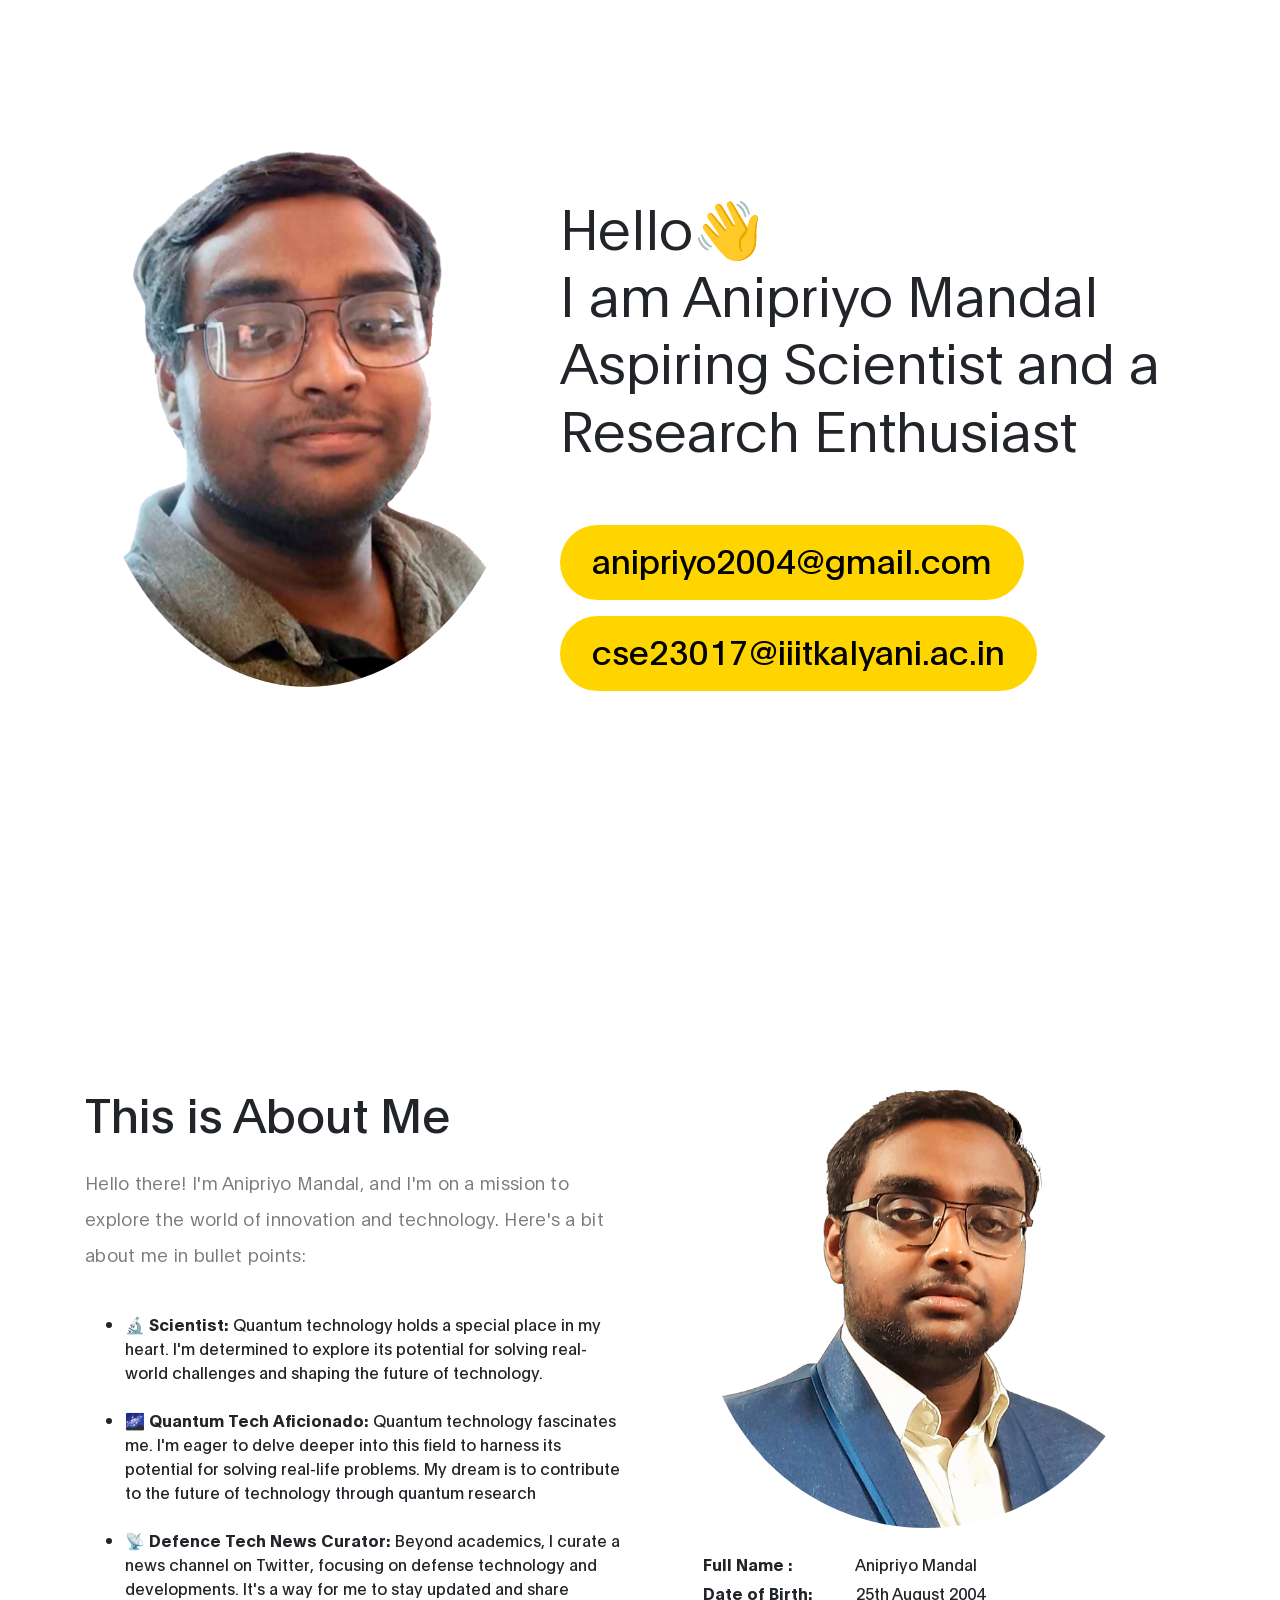
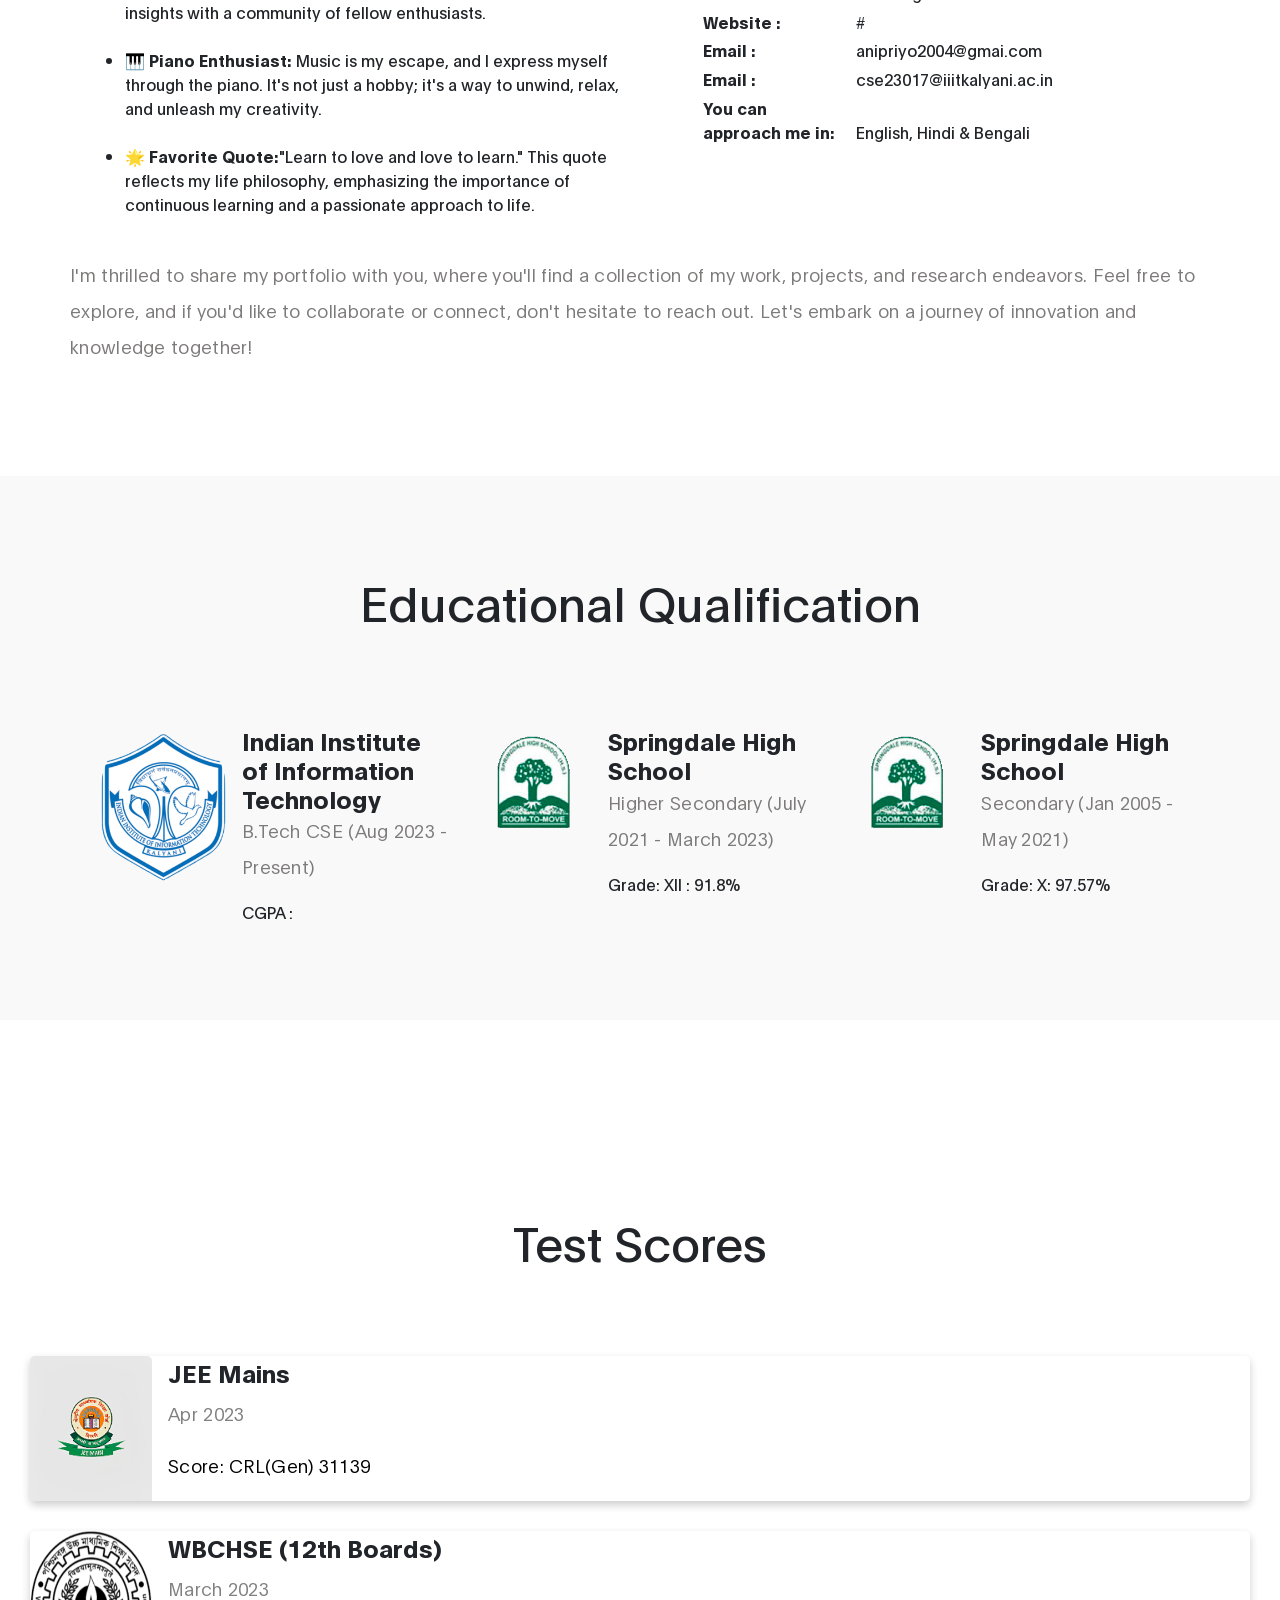
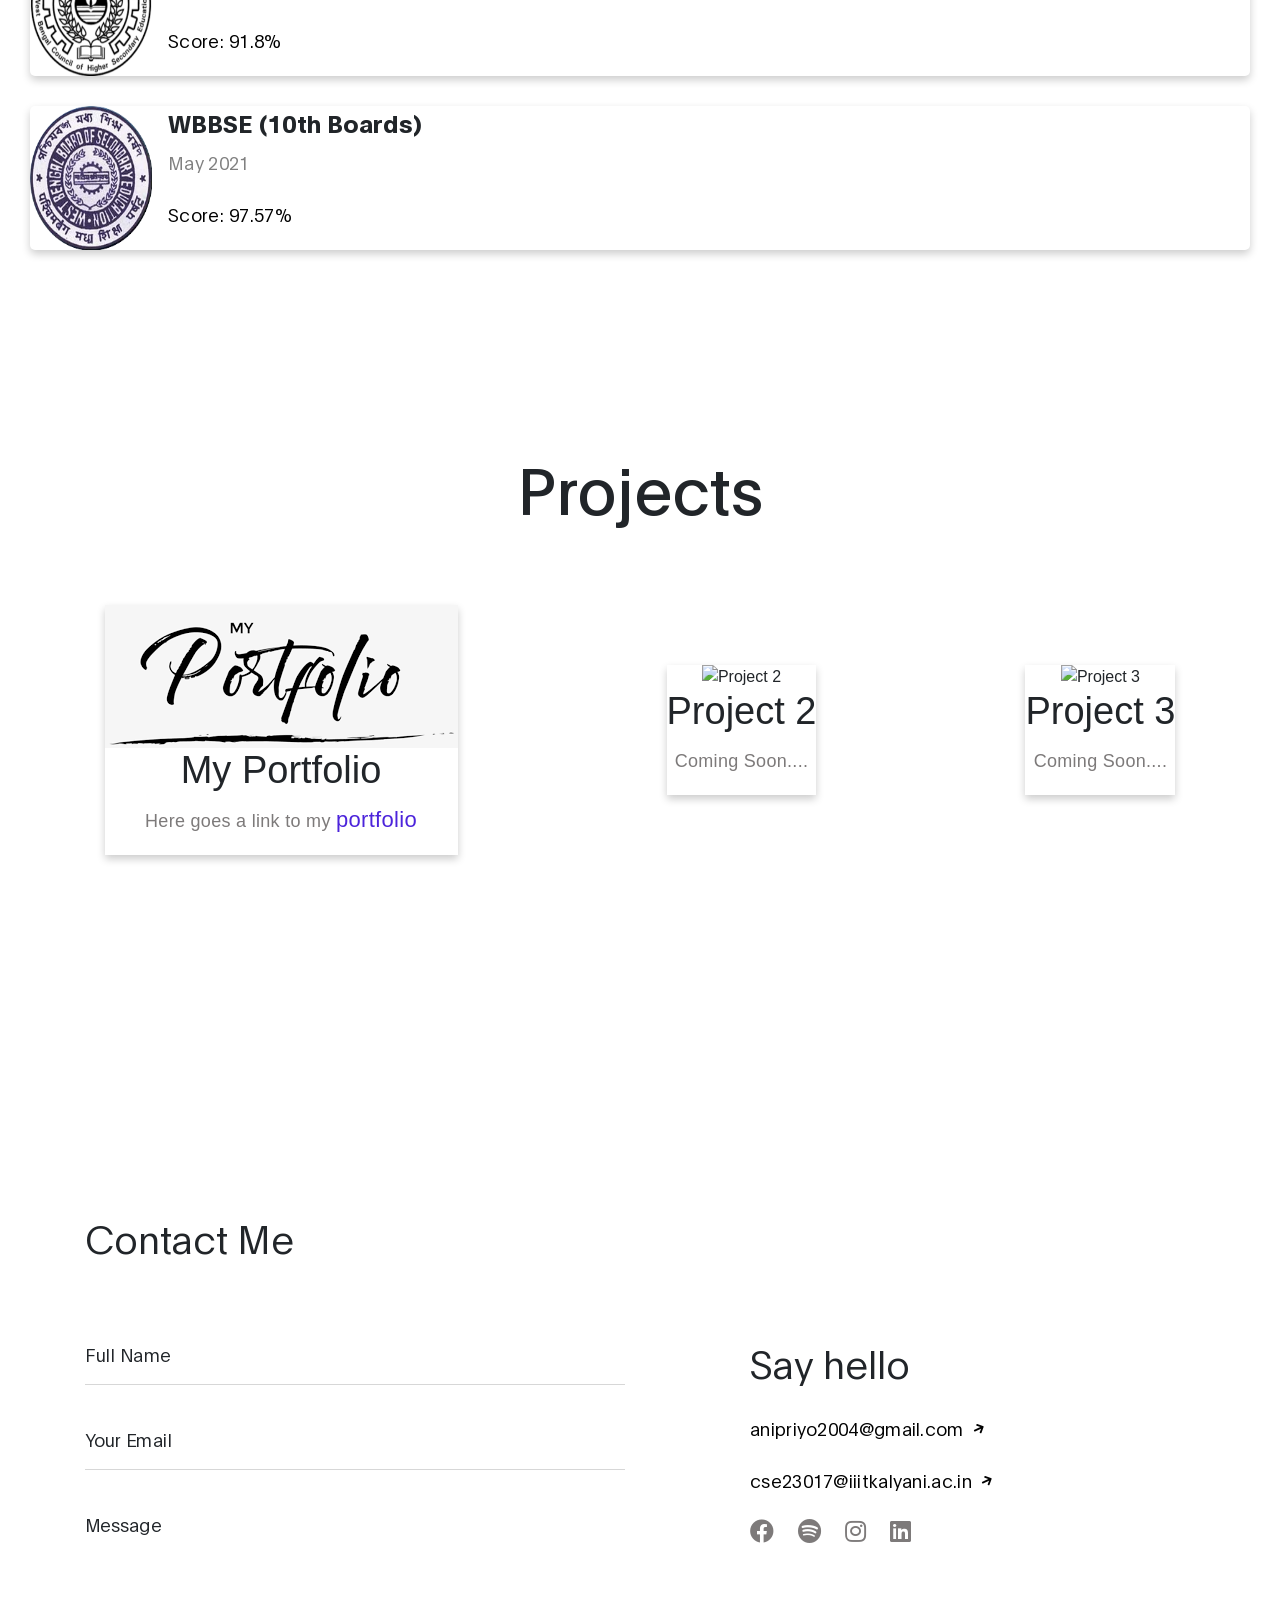
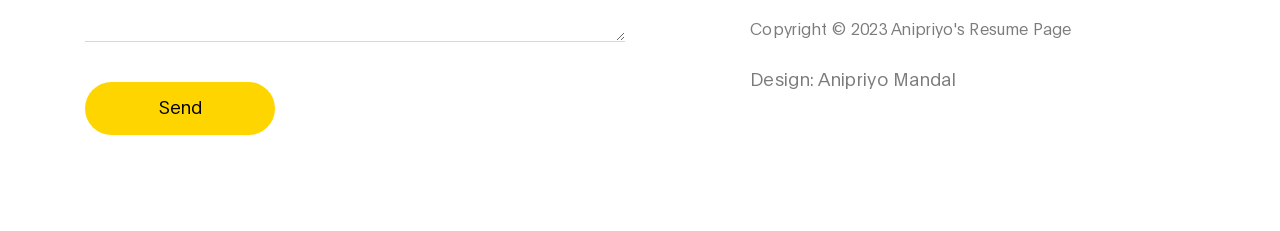
==== commit 97014e34: "b" ====
--- a/index.html
+++ b/index.html
@@ -140,12 +140,8 @@
 
             <li><strong>Email :</strong> anipriyo2004@gmai.com</li>
             <li><strong>Email :</strong> cse23017@iiitkalyani.ac.in</li>
-            <h6>You can approach me in :</h6>
-            <ul>
-              <li><b>English :</b> Native or bilingual proficiency</li>
-              <li><b>Bengali :</b> Native or bilingual proficiency</li>
-              <li><b>Hindi :</b> Native or bilingual proficiency</li>
-            </ul>
+            <li><strong>You can approach me in:</strong> English, Hindi & Bengali</li>
+            
           </ul>
         </div>
         <p>I'm thrilled to share my portfolio with you, where you'll find a collection of my work, projects, and
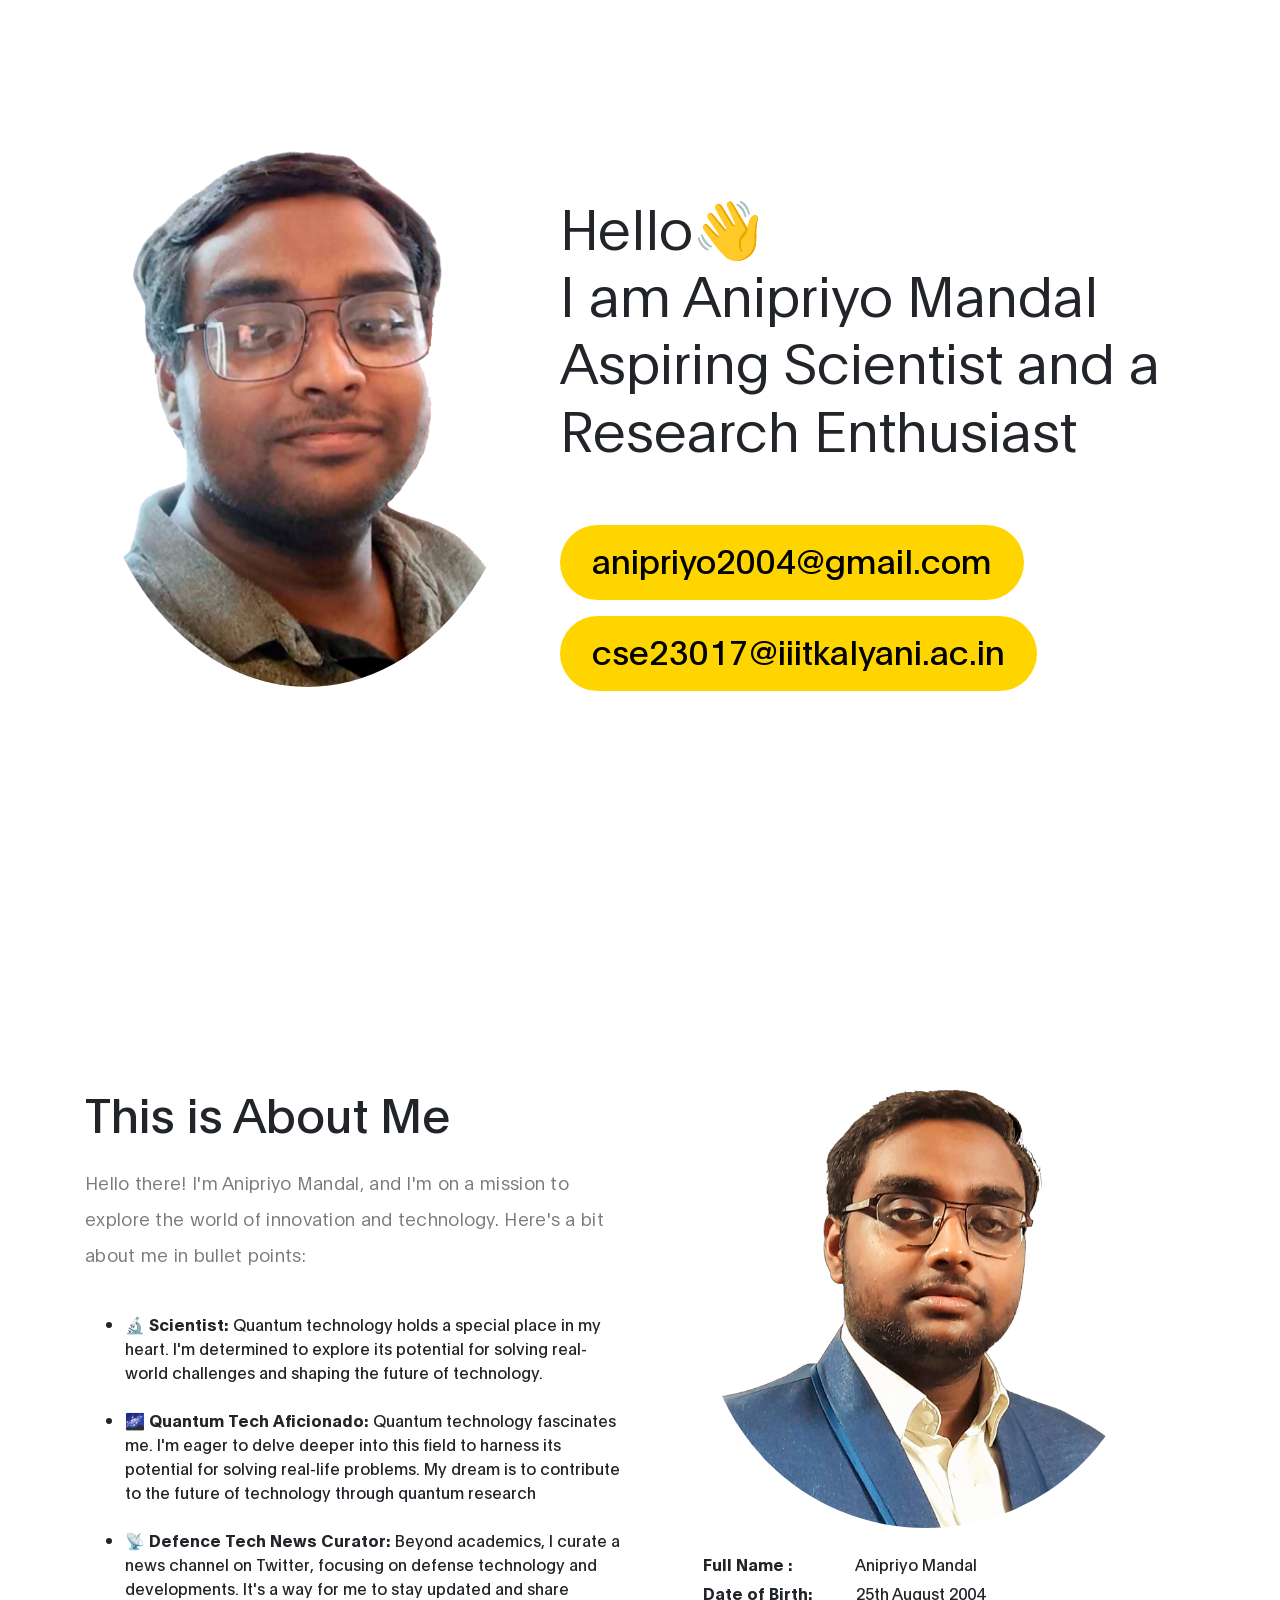
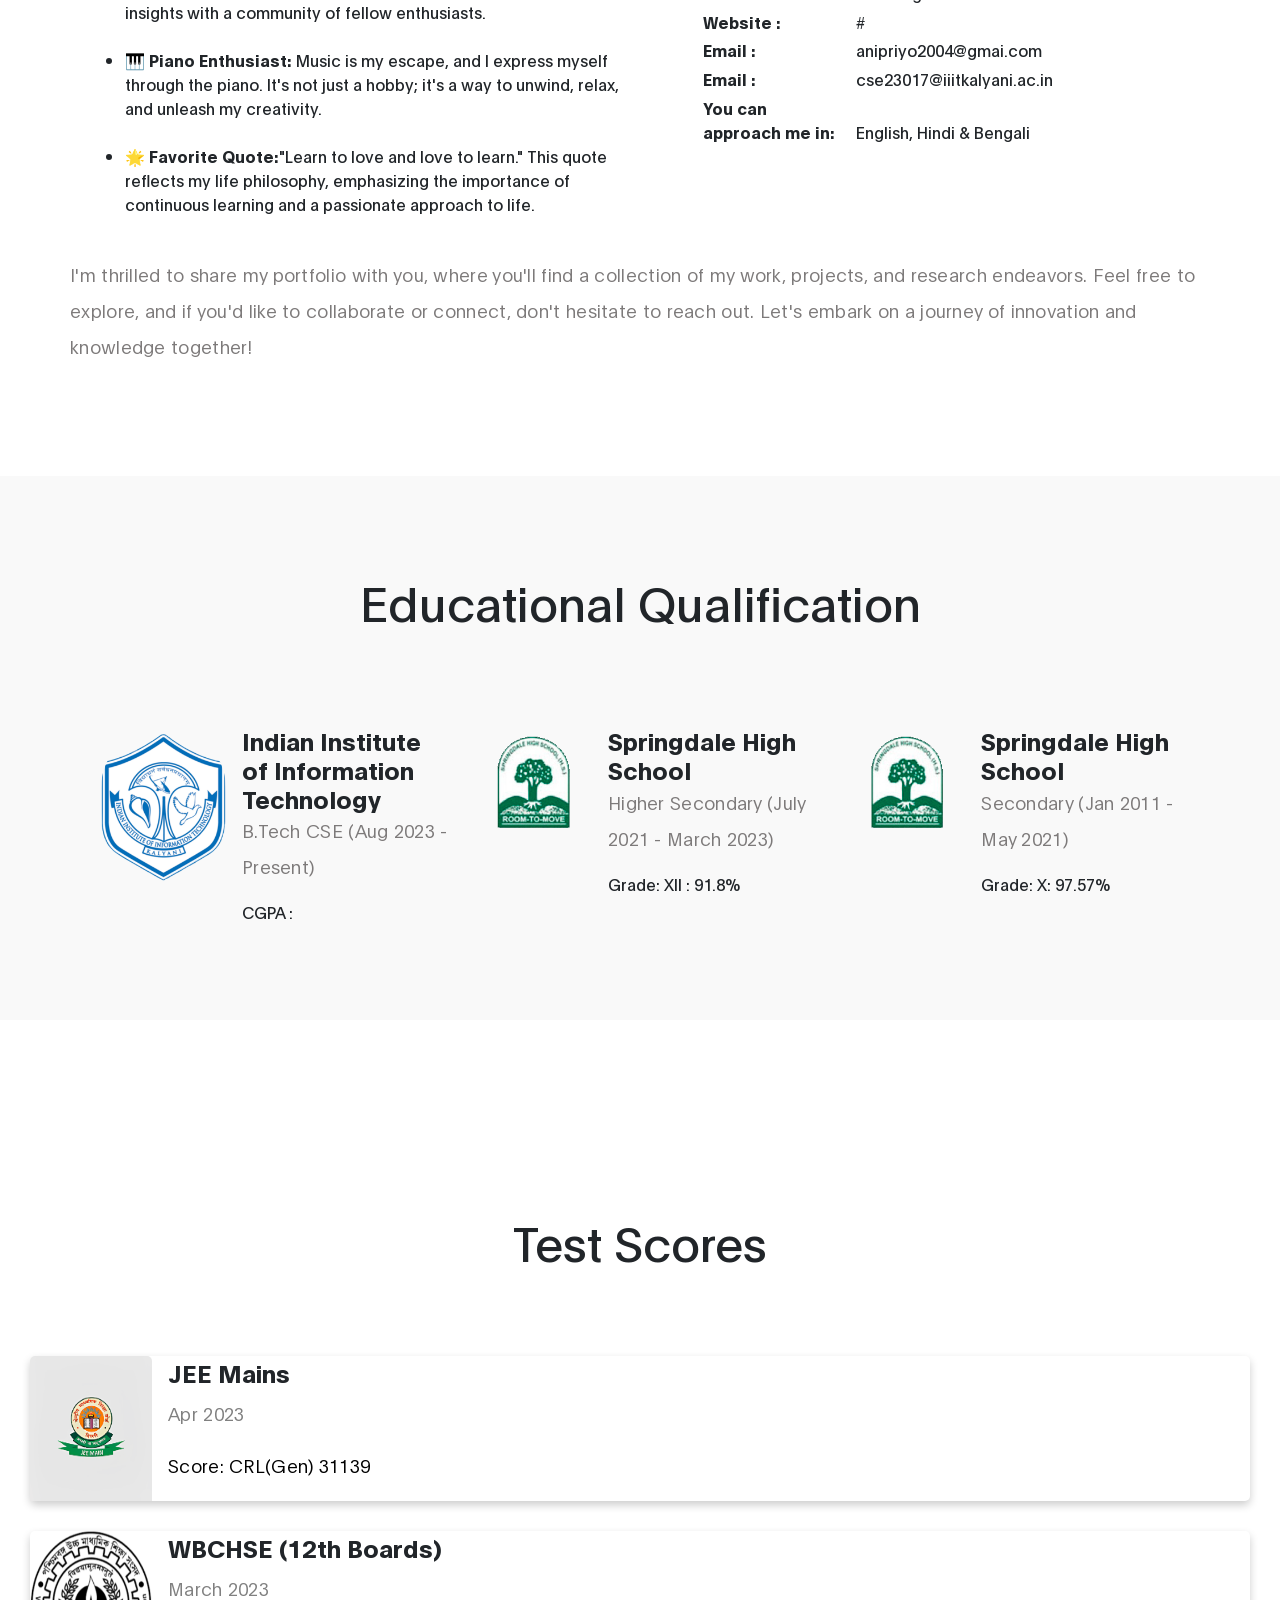
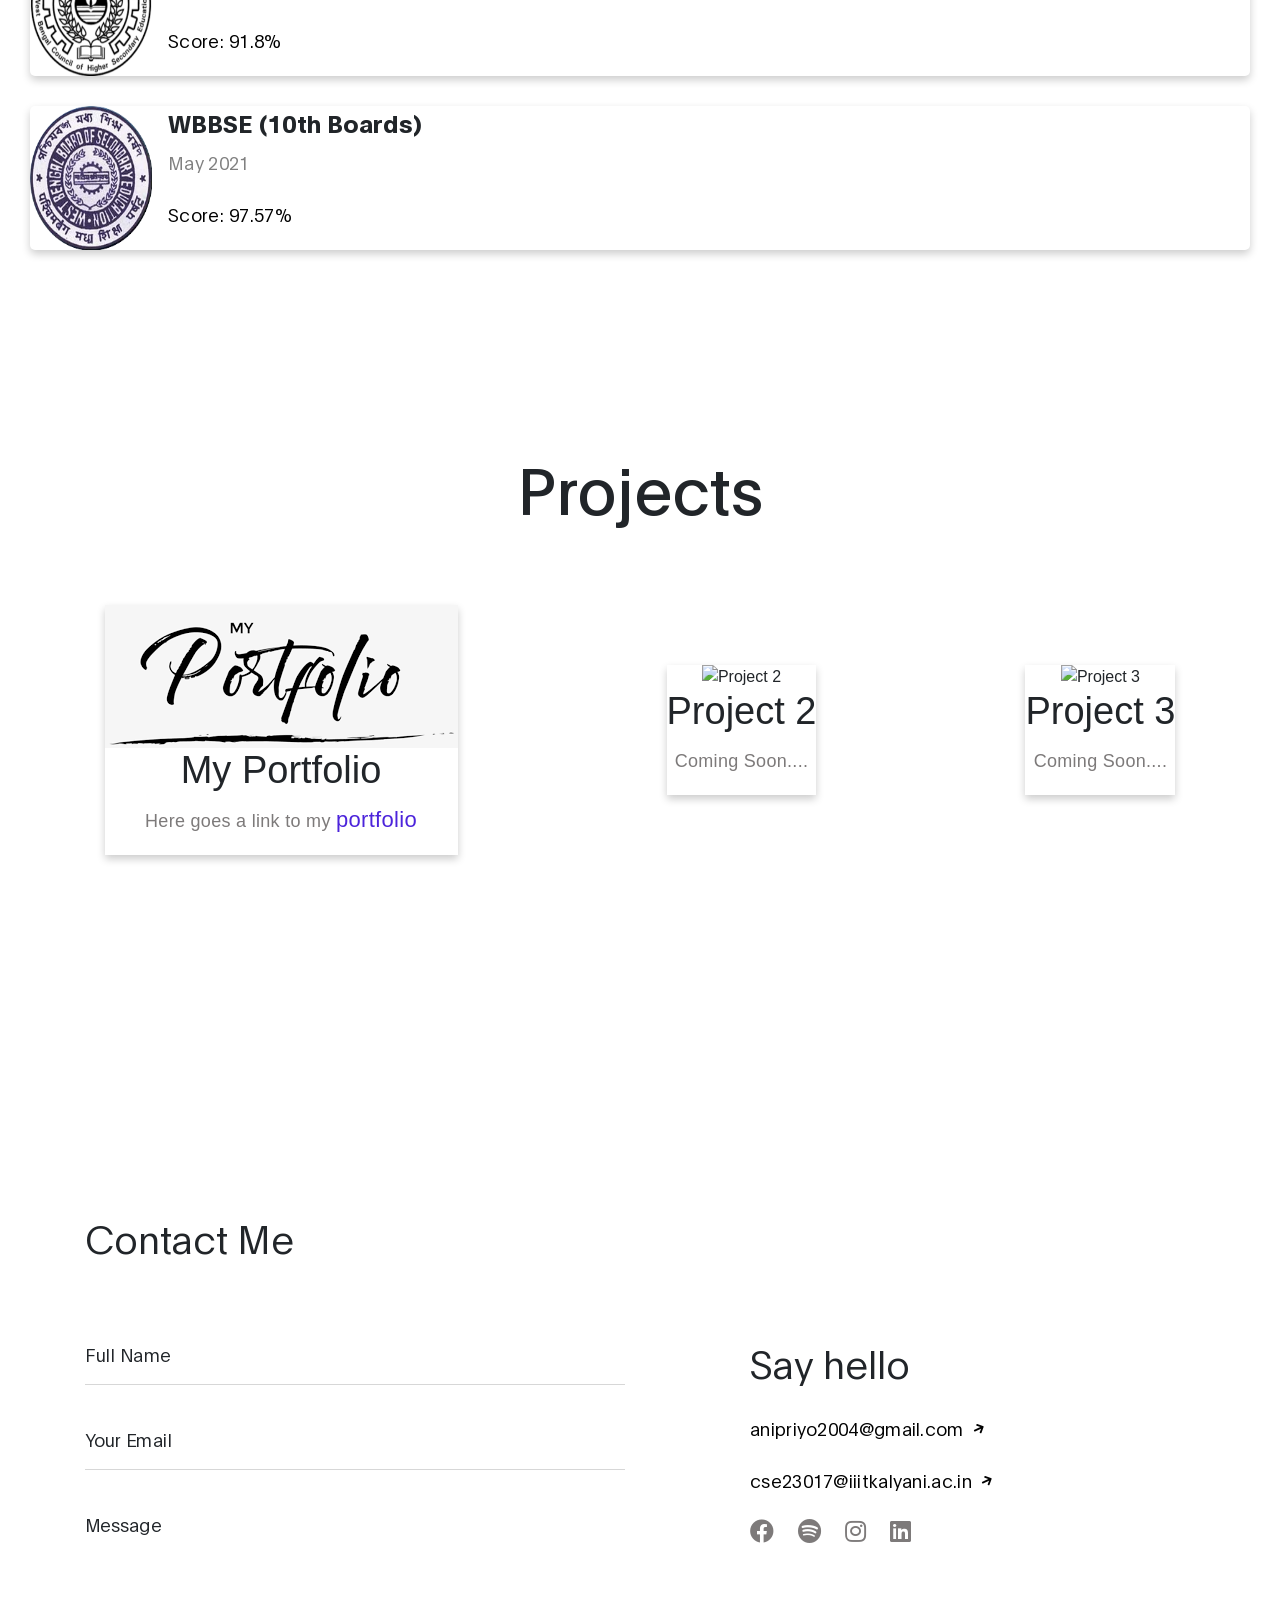
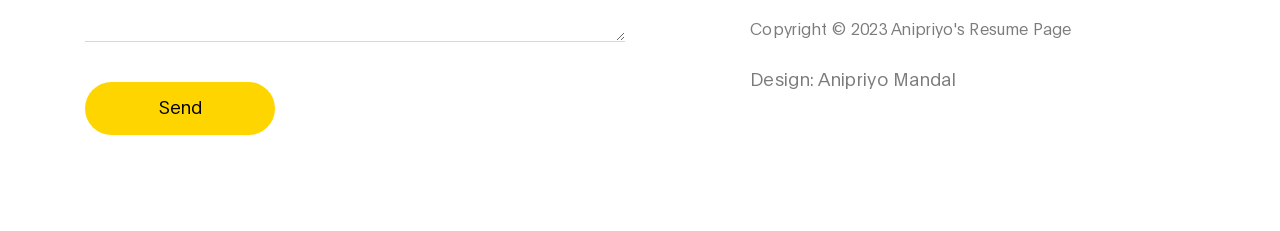
==== commit b34623ad: "Bugs Fixed in Educational Qualification" ====
--- a/index.html
+++ b/index.html
@@ -206,7 +206,7 @@
 
 
                   <h6 class="mb-0">Springdale High School</h6>
-                  <p>Secondary (Jan 2005 - May 2021)</p>
+                  <p>Secondary (Jan 2011 - May 2021)</p>
                   <span>Grade: X: 97.57%</span>
                 </div>
               </div>
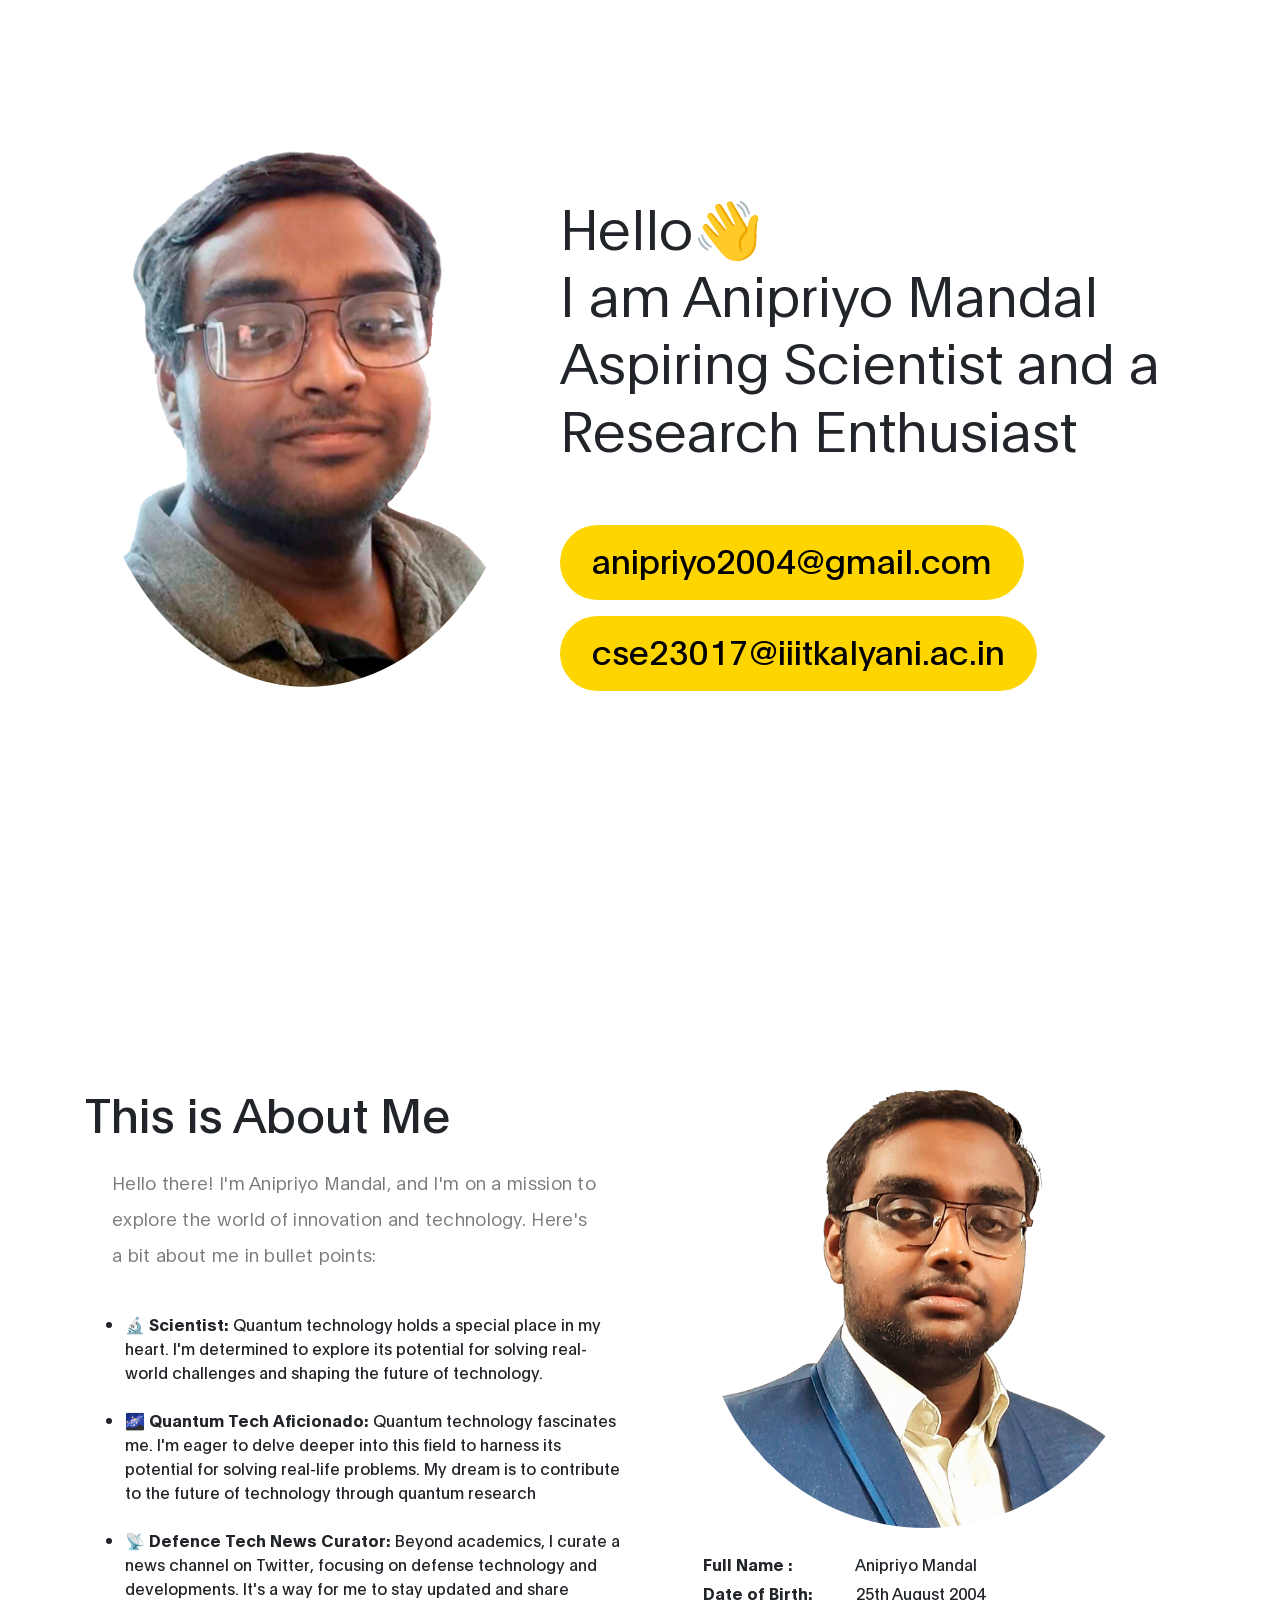
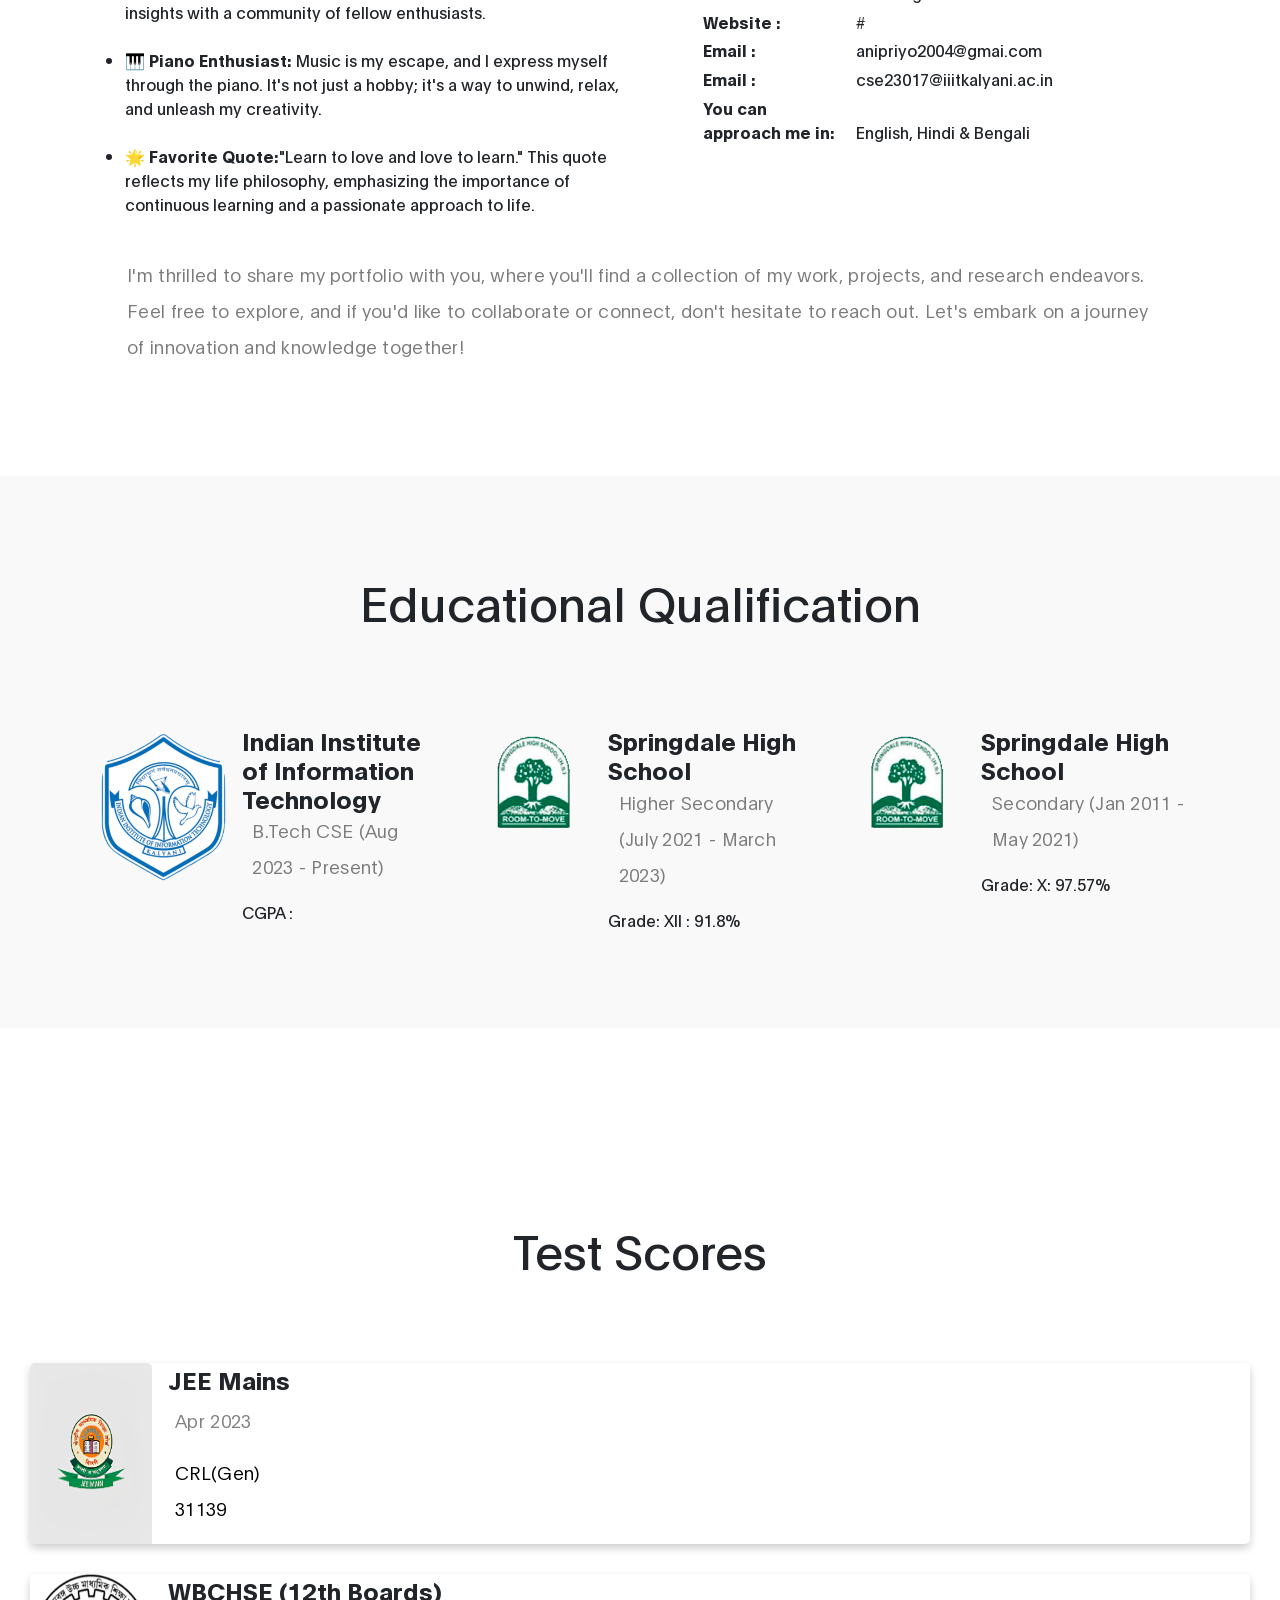
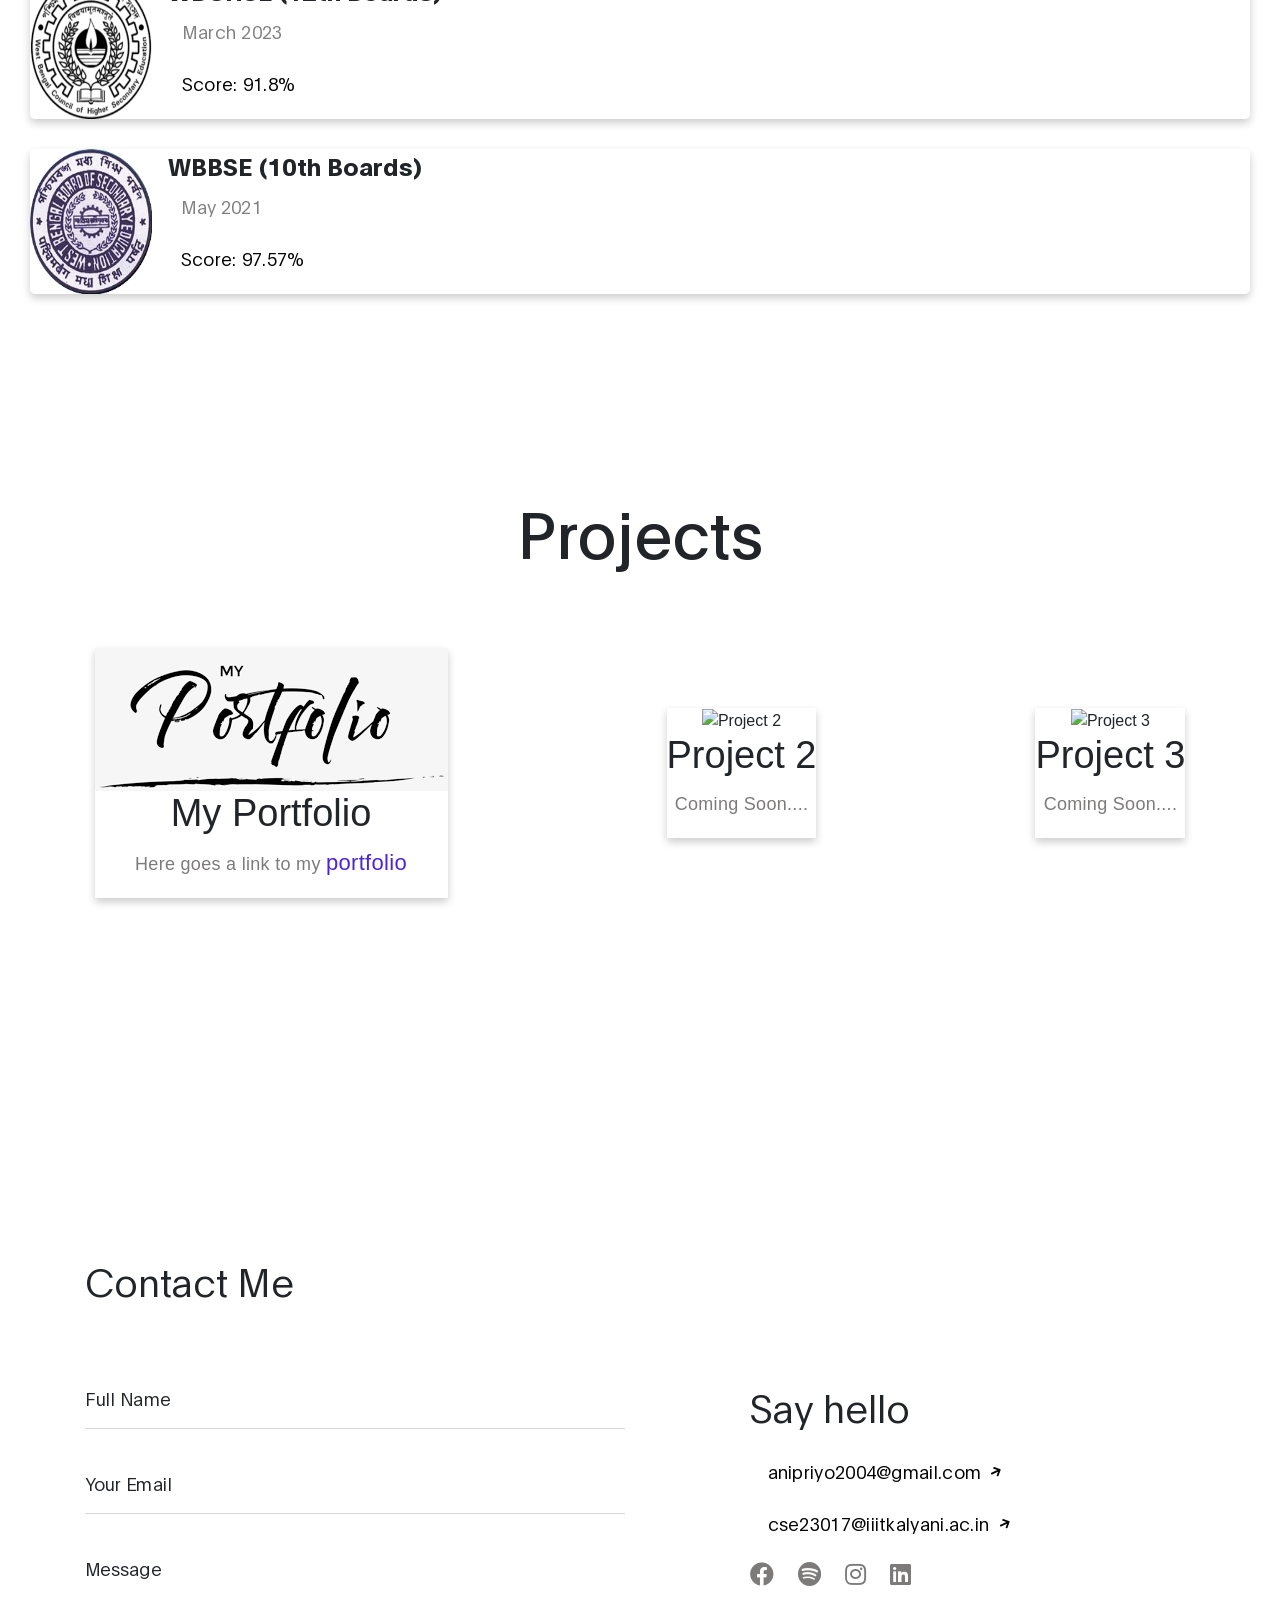
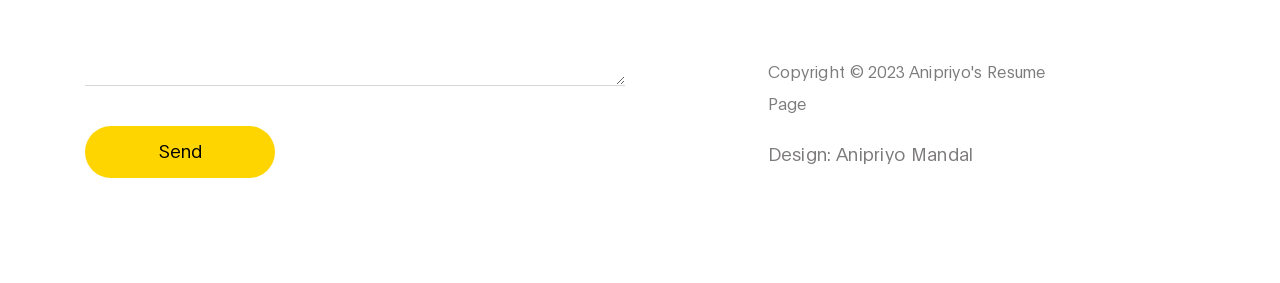
==== commit 7c542332: "Addition of padding and gap in project" ====
--- a/index.html
+++ b/index.html
@@ -231,7 +231,7 @@
         <div class="test_score_container">
           <h6>JEE Mains</h6>
           <p class="title">Apr 2023</p>
-          <p style="color: black;">Score: CRL(Gen) 31139 </p>
+          <p style="color: black;">CRL(Gen) 31139 </p>
         </div>
       </div>
 
--- a/css/style.css
+++ b/css/style.css
@@ -1,10 +1,3 @@
-/*
-
-Tooplate 2120 Ben Resume
-
-https://www.tooplate.com/view/2120-ben-resume
-
-*/
 
   @font-face {
       font-family: 'Plain';
@@ -108,6 +101,8 @@
     font-weight: var(--font-weight-light);
     letter-spacing: 0.3px;
     line-height: 2em;
+    padding-left: 5%;
+    padding-right: 5%;
   }
 
   .section-padding {
@@ -299,6 +294,7 @@
     flex-wrap: wrap;
     justify-content: space-evenly;
     align-content: baseline;
+    gap: 30px;
 }
 .project_card {
   box-shadow: 0 4px 8px 0 rgba(0, 0, 0, 0.2);
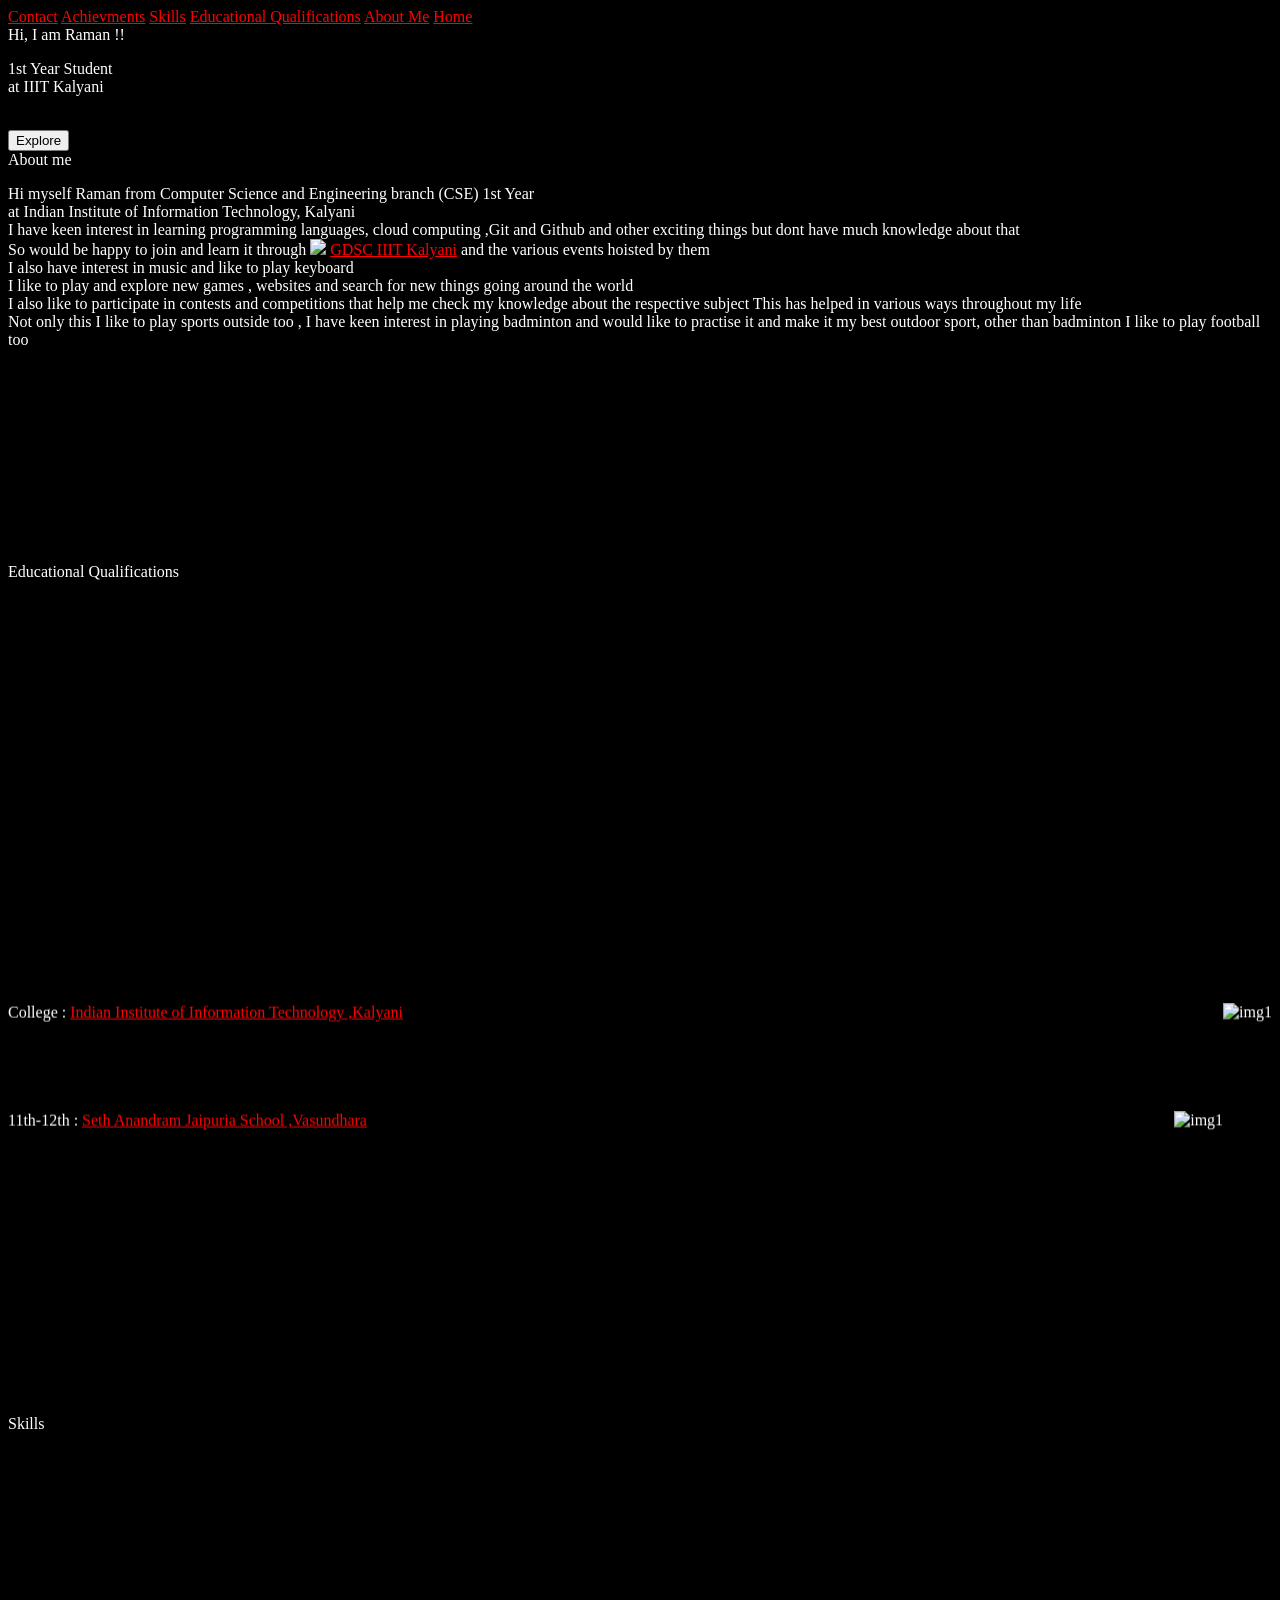
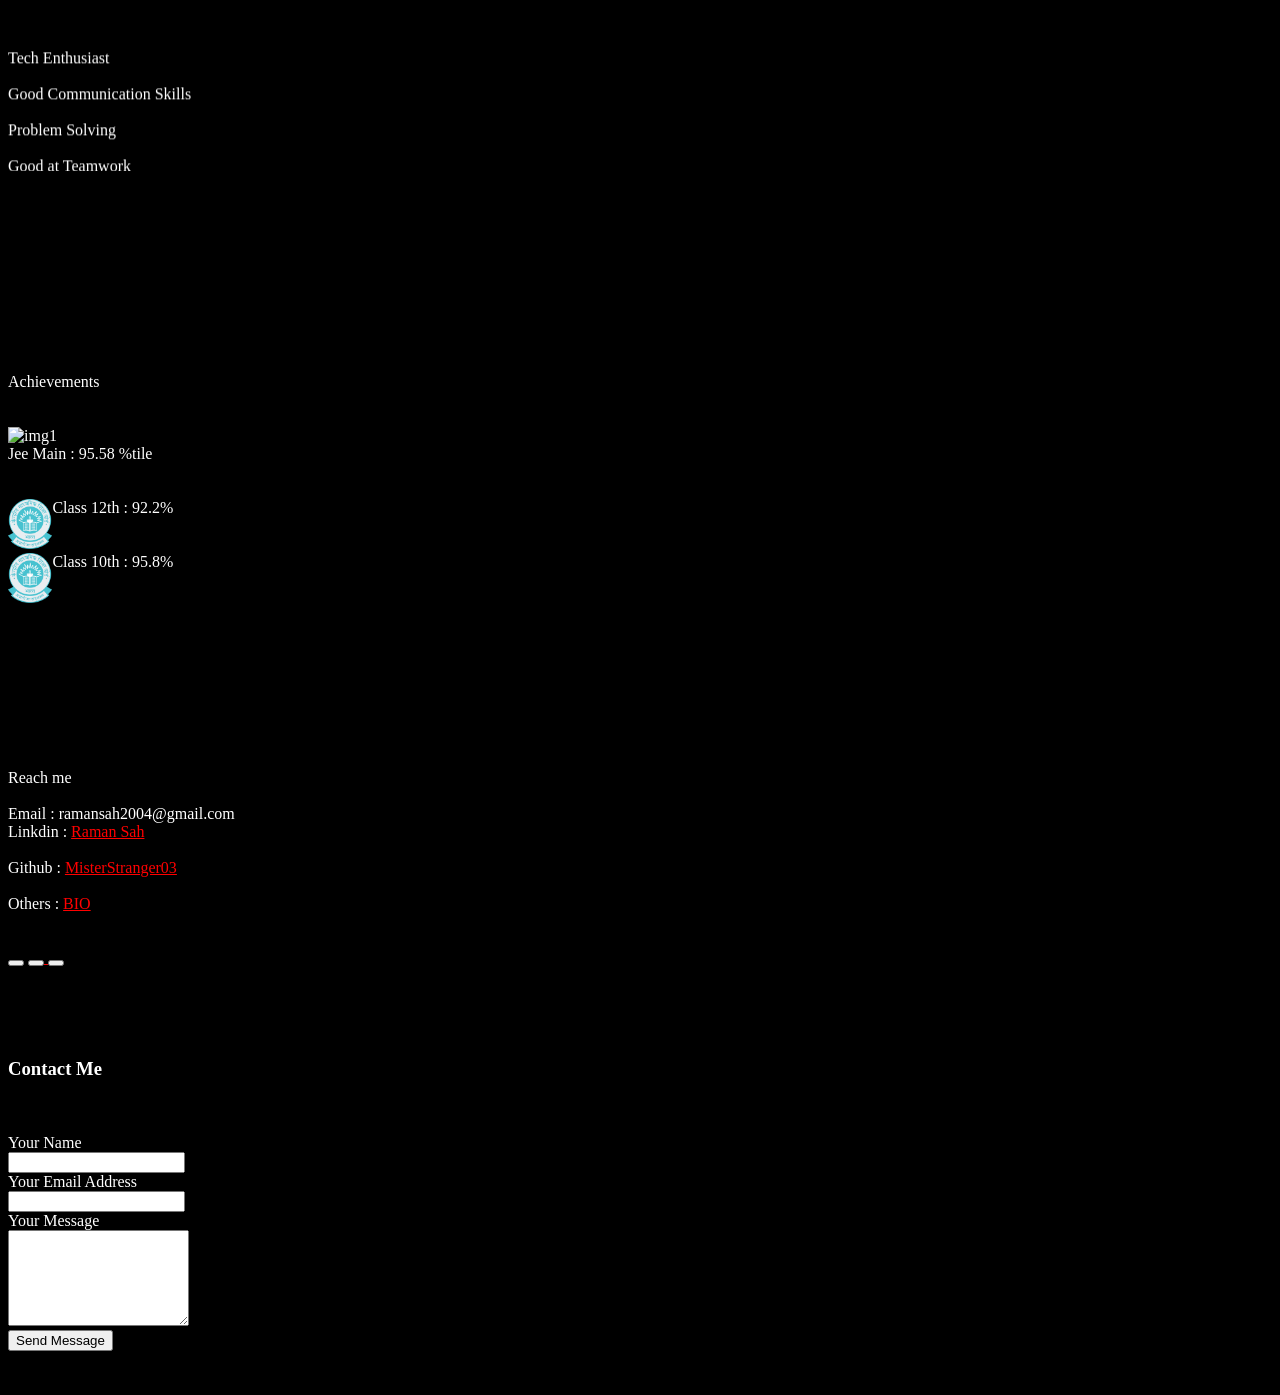
==== commit 1b46c48c: "minor changes" ====
--- a/index.html
+++ b/index.html
@@ -1,429 +1,256 @@
 <!DOCTYPE html>
 <html lang="en">
+    
 
 <head>
-
-  <title>Anipriyo's's Resume - Portfolio HTML Page</title>
-
-  <meta charset="UTF-8">
-  <meta http-equiv="X-UA-Compatible" content="IE=Edge">
-  <meta name="description" content="">
-  <meta name="keywords" content="">
-  <meta name="author" content="Tooplate">
-  <meta name="viewport" content="width=device-width, initial-scale=1, maximum-scale=1">
-
-  <link rel="stylesheet" href="css/bootstrap.min.css">
-  <link rel="stylesheet" href="css/all.min.css">
-  <link rel="stylesheet" href="css/owl.carousel.min.css">
-  <link rel="stylesheet" href="css/owl.theme.default.min.css">
-
-  <!-- MAIN CSS -->
-  <link rel="stylesheet" href="css/style.css">
-
+    <meta charset="UTF-8">
+    <meta http-equiv="X-UA-Compatible" content="IE=edge">
+    <meta name="viewport" content="width=device-width, initial-scale=1.0">
+    <title>Basic Portfolio Website</title>
+    <link rel="stylesheet" href="style.css">
 </head>
 
-<body data-spy="scroll" data-target="#navbarNav" data-offset="50">
-
-  <!-- MENU BAR -->
-  <nav class="navbar navbar-expand-lg">
-    <div class="container">
-
-      <a class="navbar-brand" href="#">
-        Anipriyo's Resume
-      </a>
-
-      <button class="navbar-toggler" type="button" data-toggle="collapse" data-target="#navbarNav"
-        aria-controls="navbarNav" aria-expanded="false" aria-label="Toggle navigation">
-        <span class="navbar-toggler-icon"></span>
-      </button>
-
-      <div class="collapse navbar-collapse" id="navbarNav">
-        <ul class="navbar-nav mx-auto">
-          <li class="nav-item">
-            <a href="#intro" class="nav-link smoothScroll">Introduction</a>
-          </li>
-
-          <li class="nav-item">
-            <a href="#about" class="nav-link smoothScroll">About Me</a>
-          </li>
-          <li class="nav-item">
-            <a href="#testimonials" class="nav-link smoothScroll">Education</a>
-          </li>
-          <li class="nav-item">
-            <a href="#work" class="nav-link smoothScroll">Projects</a>
-          </li>
-
-          <li class="nav-item">
-            <a href="#contact" class="nav-link smoothScroll">Contact</a>
-          </li>
-        </ul>
-
-        <div class="mt-lg-0 mt-3 mb-4 mb-lg-0">
-          <a href="https://www.linkedin.com/in/anipriyo-mandal/" class="custom-btn btn" download>Download CV</a>
-        </div>
+<body>
+    <div class="topnav">
+        
+      
+        
+       
+        
+        
+        
+        <a href="#contact">Contact</a>
+        <a href="#achievments">Achievments</a>
+        <a href="#skills"> Skills</a>
+        <a href="#Educational_qualifications">Educational Qualifications</a>
+        <a href="#aboutme">About Me</a>
+        <a class="active" href="#home" >Home</a>
+                
       </div>
-
-    </div>
-  </nav>
-
-
-  <!-- Main -->
-  <section class="hero d-flex flex-column justify-content-center align-items-center" id="intro">
-    <br><br><br><br>
-    <div class="container">
-      <div class="row">
-        
-        <div class="mx-auto col-lg-5 col-md-5 col-10">
-          <img src="images/profile.jpg" class="img-fluid" alt="Anipriyo Profile pic" style="border-radius:50%">
-        </div>
-
-        <div class="d-flex flex-column justify-content-center align-items-center col-lg-7 col-md-7 col-12">
-          <div class="hero-text">
-            <br><br><br><br>
-            <h1>Hello👋 <br>I am Anipriyo Mandal <br> Aspiring Scientist and a Research Enthusiast</h1>
-            <br><br>
-            <a href="mailto:anipriyo2004@gmail.com" class="email-link">
-              anipriyo2004@gmail.com
-            </a>
-            <a href="cse23017@iiitkalyani.ac.in" class="email-link">
-              cse23017@iiitkalyani.ac.in
-            </a>
-
-          </div>
-        </div>
-
-      </div>
-    </div>
-  </section>
-
-  <br><br><br><br><br><br><br><br><br><br><br><br>
-  <section class="about section-padding" id="about">
-    <div class="container">
-      <div class="row">
-
-        <div class="col-lg-6 col-md-6 col-12">
-          <h2 class="mb-4">This is About Me</h2>
-
-          <p>Hello there! I'm Anipriyo Mandal, and I'm on a mission to explore the world of innovation and technology.
-            Here's a bit about me in bullet points:</p>
+    <body style="background-color:black;"></body>
+    <body text="#ffffff" link="#ff0000" vlink="#ff0000" alink="#ff0000">
+
+    <!-- We will be creating many elements in this document with some class (to add some styling later) -->
+    <!-- home page -->
+    <div id="home" class="homePage">
+        <div class="intro">                                  <!-- creating a master div to have child elements in it -->
+            <div class="name">Hi, I am Raman !!</div>  <!-- creating a div to enter your name (edit your name here) -->
+            <p>1st Year Student <br> at IIIT Kalyani</p>  
+            <br>                      <!-- paragraph tag -->
+            <button class="your_button">Explore</button>      <!-- creating a button -->
+        </div>
+        
+    </div>
+    
+    
+
+    <!-- about me -->
+    <div id="aboutme" class="about">                         <!-- again a master div -->
+        <div class="about_heading">                          <!-- child div for heading -->
+            About me
+        </div>
+        <!-- adding a paragraph tag to write "about me", edit it and write about you -->
+        <p class="para" >Hi myself Raman from Computer Science and Engineering branch (CSE) 1st Year  <br> 
+             at Indian Institute of Information Technology, Kalyani </br> I have keen interest in learning programming languages, cloud computing ,Git and Github and other exciting things but dont have much knowledge about that <br>
+            So would be happy to join and learn it through <img src="https://cdn.bio.link/uploads/profile_pictures/2021-08-25/v5ko0tAFuBvNyKLigdsclogo.gif" height="60"> <a href="https://gdsc.bio.link/">GDSC IIIT Kalyani</a> and the various events hoisted by them<br>
+            I also have interest in music and like to play keyboard<br>
+            I like to play and explore new games , websites and search for new things going around the world<br>
+            I also like to participate in contests and competitions that help me check my knowledge about the respective subject
+            This has helped in various ways throughout my life <br> Not only this I like to play sports outside too , I have keen interest in playing badminton and would like to practise it and make it my best outdoor sport, other than badminton I like to play football too 
+
+        </p>
+    </div>
+    <br> <br><br><br><br><br><br><br><br><br><br>
+    
+    <div id="Educational_qualifications" class="Education_qualifications">
+        <div class="Eq_heading">
+             Educational Qualifications
+        </div>
+<br><br><br><br><br><br><br>
+<marquee behavior="scroll" direction="up">
+        <div class="img3">                                <!-- always a good habbit to add master divs -->
+            <img src="https://img.collegepravesh.com/2017/07/IIIT-Kalyani.jpg"alt="img1" height="200px" width="auto" align="right"> 
+        </div>
+        <div class="College">College : <span class='data'>
+            <a href="https://iiitkalyani.ac.in/index.php">
+            Indian Institute of Information Technology ,Kalyani </a></span></div>
+    <br> <br> <br><br><br>
+    <div class="img4">                                <!-- always a good habbit to add master divs -->
+        <img src="https://www.educationworld.in/wp-content/uploads/2022/02/Seth-Anandram-Jaipuria.jpg"alt="img1" height="200px" width="auto" align="right"> </div>
+
+        <div class="class_11th_12th">11th-12th : <span class='data'> 
+            <a href="https://sajg.jaipuria.edu.in/">
+            Seth Anandram Jaipuria School ,Vasundhara  </a></span></div>
+
+        <br> <br> <br><br><br><br>
+        <div class="img5">                                <!-- always a good habbit to add master divs -->
+            <img src="[data-uri]"alt="img1" height="200px" width="auto" align="right"> </div>
+            
+            <div class="Upto_Class_10th">Upto Class 10th : <span class='data'>
+                <a href="https://sunvalleyncr.in/">
+                Sun Valley International School ,Vaishali </a></span></div>
+            
+            </marquee>
+
+
+<br> <br><br><br><br><br><br><br><br><br><br><br><br><br><br><br>
+    
+    <div id="skills" class="Skills">                         <!-- again a master div -->
+        <div class="about_skills">                          <!-- child div for heading -->
+            Skills
+        </div>
+        <marquee behavior="scroll" direction="up">
+        <p class="para"   >Tech Enthusiast </br> <br> Good Communication Skills </br><br> Problem Solving </br><br> Good at Teamwork </br> <br>Fast Typing <br><br> Active Listening </br> <br> Creativity </br> <br> Adaptability <br> </br> Leadership <br>
+        </p>
+
+    </div>
+    
+</marquee>
+<br> <br> <br> <br><br> <br> <br> <br><br> <br> <br> <br>
+    <!--achievments-->
+<div id="achievments" class="Achievments">
+    <div class="achievments_heading">
+         Achievements
+    </div>
+    <br> <br>
+
+    <div class="img1">                                <!-- always a good habbit to add master divs -->
+        <img src="https://i0.wp.com/www.sarkaribaba.in/wp-content/uploads/2021/04/wp-16185628885902706062389488721681.jpg?fit=600%2C350&ssl=1"alt="img1" height="50px" width="auto" >  <!-- adding a image using url -->
+    </div>
+
+        <div class="Jee_Main">Jee Main : <span class='data'>95.58 %tile </span></div>
+        
+    
+    
+    </br>
+</br>
+    <div class="img2">
+    <img src="[data-uri]" alt="img1" height="50px" width="auto" align="left">  
+    </div>
+    <div class="Class_12">Class 12th : <span class='data'>92.2% </span></div>
+    
+</br>
+</br>
+
+<div class="img2">
+    <img src="[data-uri]" alt="img1" height="50px" width="auto" align="left">  
+    </div>
+<div class="Class_10">  Class 10th : <span class='data'>
+     95.8% </span></div>
+
+
+</br><br> <br> <br> <br> <br> <br> <br> <br> <br> <br> 
+    
+
+    <!-- contact -->
+    <div id="contact" class="contact_sec">                  <!-- adding a master div again -->
+        <div class="contact_heading">
+            Reach me                                      <!-- adding a chiid div for heading -->
+        </div>
+    
+        
             <br>
-          <ul>
-            <li>🔬 <b>Scientist:</b> Quantum technology holds a special place in my heart. I'm determined to explore its
-              potential for solving real-world challenges and shaping the future of technology.</li>
+        <div class="contact_info">
+            <!-- adding more divs for personal details, edit them! -->
+            <div class="Email">Email : <span class='data'>ramansah2004@gmail.com
+
+            
+           
+            <!-- adding anchor tag to directly redirect user to your profile, add links to your profile in href -->
+            <div class="Linkdin">Linkdin :<span class='data'> <a
+                        href="https://www.linkedin.com/in/raman-sah-b18b53292/">Raman Sah</a></span></div>  
+                        <br>
+            <div class="github">Github : <span class='data'> <a href="https://github.com/MisterStranger03">MisterStranger03</a></span></div>
             <br>
-            <li>🌌 <b>Quantum Tech Aficionado:</b> Quantum technology fascinates me. I'm eager to delve deeper into this
-              field to harness its potential for solving real-life problems. My dream is to contribute to the future of
-              technology through quantum research </li>
-            <br>
-            <li>📡 <b>Defence Tech News Curator:</b> Beyond academics, I curate a news channel on Twitter, focusing on
-              defense technology and developments. It's a way for me to stay updated and share insights with a community
-              of fellow enthusiasts.</li>
-            <br>
-            <li>🎹 <b>Piano Enthusiast:</b> Music is my escape, and I express myself through the piano. It's not just a
-              hobby; it's a way to unwind, relax, and unleash my creativity.</li>
-            <br>
-            <li>🌟 <b>Favorite Quote:</b>"Learn to love and love to learn." This quote reflects my life philosophy,
-              emphasizing the importance of continuous learning and a passionate approach to life.</li>
-            <br>
-
-          </ul>
-        </div>
-
-        <div class="col-lg-5 mx-auto col-md-6 col-12">
-          <img src="images/true-agency.jpg" style="border-radius: 50%;" class="about-image img-fluid">
-          <ul class="mt-4 mb-5 mb-lg-0 profile-list list-unstyled">
-            <li><strong>Full Name :</strong> Anipriyo Mandal </li>
-
-            <li><strong>Date of Birth:</strong> 25th August 2004</li>
-
-            <li><strong>Website :</strong> #</li>
-
-            <li><strong>Email :</strong> anipriyo2004@gmai.com</li>
-            <li><strong>Email :</strong> cse23017@iiitkalyani.ac.in</li>
-            <li><strong>You can approach me in:</strong> English, Hindi & Bengali</li>
-            
-          </ul>
-        </div>
-        <p>I'm thrilled to share my portfolio with you, where you'll find a collection of my work, projects, and
-          research endeavors. Feel free to explore, and if you'd like to collaborate or connect, don't hesitate to reach
-          out.
-
-          Let's embark on a journey of innovation and knowledge together!</p>
-      </div>
-
-    </div>
-  </section>
-
-
-  <!-- Education -->
-  <section class="testimonials section-padding" id="testimonials">
-    <div class="container">
-      <div class="row">
-
-        <div class="col-12">
-          <h2 class="mb-5 text-center">Educational Qualification</h2>
-          <br><br>
-          <div class="owl-carousel owl-theme" id="testimonials-carousel">
-            <div class="item">
-              <div class="testimonials-thumb d-flex">
-                <div class="testimonials-image">
-                  <img src="images/iiit.jpg" class="img-fluid" alt="IIIT Logo">
-                </div>
-
-                <div class="testimonials-info">
-
-
-                  <h6 class="mb-0">Indian Institute of Information Technology</h6>
-                  <p>B.Tech CSE (Aug 2023 - Present)</p>
-                  <span>CGPA : </span>
-
-                </div>
-              </div>
+        
+            <div class="others">Others :<span class='data'> <a href="https://gdsc.bio.link/">BIO</a></span></div>
+        </div>
+
+
+
+
+    
+</body>
+<br> <br>
+<head>
+    <link rel="stylesheet" href="style.css">
+    <script src="https://kit.fontawesome.com/704ff50790.js" 
+       crossorigin="anonymous">
+    </script>
+    <script src="index.js"></script>
+ </head> 
+ <body>
+    <div class="share-buttons">
+       
+       <button class="share-button discord">
+          <i class="fab fa-discord"></i>
+       </button>
+       <a href="https://www.linkedin.com/in/raman-sah-b18b53292/">
+       <button class="share-button linkedin">
+          <i class="fab fa-linkedin-in"></i>
+          
+       </button>
+    </a>
+    
+    
+       
+       <button class="share-button whatsapp">
+          <i class="fab fa-whatsapp"></i>
+       </button>
+    </div>
+ </body>
+<head>
+    <meta charset="utf-8">
+    <meta name="viewport" content="width=device-width, initial-scale=1, shrink-to-fit=no">
+    <title>contact form</title>
+</head>
+<br> <br><br> <br>
+<body>
+
+<link href="contact-form.css" rel="stylesheet">
+
+<div class="fcf-body">
+
+    <div id="fcf-form">
+    <h3 class="fcf-h3">Contact Me</h3>
+<br> <br>
+    <form id="fcf-form-id" class="fcf-form-class" method="post" action="contact-form-process.php">
+        
+        <div class="fcf-form-group">
+            <label for="Name" class="fcf-label">Your Name</label>
+            <div class="fcf-input-group">
+                <input type="text" id="Name" name="Name" class="fcf-form-control" required>
             </div>
-
-            <div class="item">
-              <div class="testimonials-thumb d-flex">
-                <div class="testimonials-image">
-                  <img src="images/spdl.png" class="img-fluid" alt="Springdale Logo">
-                </div>
-
-                <div class="testimonials-info">
-
-                  <h6 class="mb-0">Springdale High School</h6>
-                  <p>Higher Secondary (July 2021 - March 2023)</p>
-                  <span>Grade: XII : 91.8%</span>
-                </div>
-              </div>
+        </div>
+
+        <div class="fcf-form-group">
+            <label for="Email" class="fcf-label">Your Email Address</label>
+            <div class="fcf-input-group">
+                <input type="email" id="Email" name="Email" class="fcf-form-control" required>
             </div>
-
-            <div class="item">
-              <div class="testimonials-thumb d-flex">
-                <div class="testimonials-image">
-                  <img src="images/spdl.png" class="img-fluid" alt="Springdale Logo">
-                </div>
-
-                <div class="testimonials-info">
-
-
-                  <h6 class="mb-0">Springdale High School</h6>
-                  <p>Secondary (Jan 2011 - May 2021)</p>
-                  <span>Grade: X: 97.57%</span>
-                </div>
-              </div>
+        </div>
+
+        <div class="fcf-form-group">
+            <label for="Message" class="fcf-label">Your Message</label>
+            <div class="fcf-input-group">
+                <textarea id="Message" name="Message" class="fcf-form-control" rows="6" maxlength="3000" required></textarea>
             </div>
-          </div>
-
-        </div>
-
-      </div>
-
-    </div>
-  </section>
-
-  <!-- Test Scores -->
-  <br><br><br><br><br><br><br><br>
-  <section id="score">
-    <h2 align="center" style="font-size: 3rem;">Test Scores</h2>
-    <br><br>
-    <section id="test_score">
-      <div class="test_score_card">
-        <img class="test_score_img" src="images/jeem.jpg" alt="Jee Mains" style="width:10%">
-        <div class="test_score_container">
-          <h6>JEE Mains</h6>
-          <p class="title">Apr 2023</p>
-          <p style="color: black;">CRL(Gen) 31139 </p>
-        </div>
-      </div>
-
-      <div class="test_score_card">
-        <img class="test_score_img" src="images/wbchse.jpg" alt="Wbchse" style="width:10%">
-        <div class="test_score_container">
-          <h6>WBCHSE (12th Boards)</h6>
-          <p class="title">March 2023</p>
-          <p style="color: black;">Score: 91.8% </p>
-        </div>
-      </div>
-
-      <div class="test_score_card">
-        <img class="test_score_img" src="images/wbbse.jpg" alt="WBBSE" style="width:10%">
-        <div class="test_score_container">
-          <h6><b>WBBSE (10th Boards)</b></h6>
-          <p class="title">May 2021</p>
-          <p style="color: black;">Score: 97.57%</p>
-        </div>
-      </div>
-    </section>
-  </section>
-  <br><br>
-
-
-
-  <!-- project -->
-  </section>
-  <br><br><br><br><br>
-  <section id="work">
-    <h2 align="center" style="font-size: 4rem;">Projects</h2>
-    <br><br><br>
-    <div class="project-grid">
-      <div class="project_card">
-        <img src="images/portfolio.jpg" alt="Project 1">
-        <h3>My Portfolio</h3>
-        <p>Here goes a link to my <a href="https://anipriyo.github.io/Student-Portfolio/">portfolio</a> </p>
-      </div>
-      <div class="project_card">
-        <img src="images/project2.png" alt="Project 2">
-        <h3>Project 2</h3>
-        <p>Coming Soon....</p>
-      </div>
-      <div class="project_card">
-        <img src="images/project3.png" alt="Project 3">
-        <h3>Project 3</h3>
-        <p>Coming Soon....</p>
-      </div>
-    </div>
-  </section>
-  <br><br><br><br><br><br><br><br><br><br><br><br><br><br><br>
-
-  <!-- skills
-<section class="testimonials section-padding" id="testimonials">
-  <div class="container">
-       <div class="row">
-
-            <div class="col-12">
-                <h3 class="mb-5 text-center">Skills</h3>
-
-                <div class="owl-carousel owl-theme" id="testimonials-carousel">
-                    <div class="item">
-                        <div class="testimonials-thumb d-flex">
-                            <div class="testimonials-image">
-                                <img src="images/testimonials/testimonial-image01.jpg" class="img-fluid" alt="testimonials image">
-                            </div>
-
-                            <div class="testimonials-info">
-                                <p>Sed ut perspiciatis unde omnis iste natus error sit voluptatem.</p>
-
-                                <h6 class="mb-0">Ben</h6>
-                                <span>Art Director</span>
-                            </div>
-                        </div>
-                    </div>
-
-                    <div class="item">
-                        <div class="testimonials-thumb d-flex">
-                            <div class="testimonials-image">
-                                <img src="images/testimonials/testimonial-image02.jpg" class="img-fluid" alt="testimonials image">
-                            </div>
-
-                            <div class="testimonials-info">
-                                <p>Sed ut perspiciatis unde omnis iste natus error sit voluptatem.</p>
-
-                                <h6 class="mb-0">Marie</h6>
-                                <span>Marketing Consultant</span>
-                            </div>
-                        </div>
-                    </div>
-
-                    <div class="item">
-                        <div class="testimonials-thumb d-flex">
-                            <div class="testimonials-image">
-                                <img src="images/testimonials/testimonial-image03.jpg" class="img-fluid" alt="testimonials image">
-                            </div>
-
-                            <div class="testimonials-info">
-                                <p>Sed ut perspiciatis unde omnis iste natus error sit voluptatem.</p>
-
-                                <h6 class="mb-0">Jen</h6>
-                                <span>Product Manager</span>
-                            </div>
-                        </div>
-                    </div>
-                  </div>
-                    
-                </div>
-
-            </div>
-
-       </div>
-</section> -->
-
-
-
-
-
-  <section class="contact section-padding pt-0" id="contact">
-    <div class="container">
-      <h3>Contact Me</h3><br><br>
-      <div class="row">
-
-        <div class="col-lg-6 col-md-6 col-12">
-          <form action="#" method="get" class="contact-form webform" role="form">
-
-            <div class="form-group d-flex flex-column-reverse">
-              <input type="text" class="form-control" name="cf-name" id="cf-name" placeholder="Your Name">
-
-              <label for="cf-name" class="webform-label">Full Name</label>
-            </div>
-
-            <div class="form-group d-flex flex-column-reverse">
-              <input type="email" class="form-control" name="cf-email" id="cf-email" placeholder="Your Email">
-
-              <label for="cf-email" class="webform-label">Your Email</label>
-            </div>
-
-            <div class="form-group d-flex flex-column-reverse">
-              <textarea class="form-control" rows="5" name="cf-message" id="cf-message"
-                placeholder="Your Message"></textarea>
-
-              <label for="cf-message" class="webform-label">Message</label>
-            </div>
-
-            <button type="submit" class="form-control" id="submit-button" name="submit">Send</button>
-          </form>
-        </div>
-
-        <div class="mx-auto col-lg-4 col-md-6 col-12">
-          <h3 class="my-4 pt-4 pt-lg-0">Say hello</h3>
-
-          <!-- <p class="mb-1">010-020-0340</p> -->
-
-          <p>
-            <a href="mailto:anipriyo2004@gmail.com">
-              anipriyo2004@gmail.com
-              <i class="fas fa-arrow-right custom-icon"></i>
-            </a>
-          </p>
-          <p>
-            <a href="cse23017@iiitkalyani.ac.in">
-              cse23017@iiitkalyani.ac.in
-              <i class="fas fa-arrow-right custom-icon"></i>
-            </a>
-          </p>
-
-          <ul class="social-links mt-2">
-            <li><a href="https://www.facebook.com/profile.php?id=100092993658050&mibextid=b06tZ0" rel="noopener"
-                class="fab fa-facebook"></a></li>
-            <li><a href="https://open.spotify.com/user/31ec6zpsxx742snlwcvhxbbxdqd4?si=5fea66b2fb214cab" rel="noopener"
-                class="fab fa-spotify"></a></li>
-            <li><a href="https://instagram.com/the_melodious_one_?igshid=OGQ5ZDc2ODk2ZA==" rel="noopener"
-                class="fab fa-instagram"></a></li>
-            <li><a href="https://www.linkedin.com/in/anipriyo-mandal/" rel="noopener" class="fab fa-linkedin"></a></li>
-          </ul>
-
-          <p class="copyright-text mt-5 pt-3">Copyright &copy; 2023 Anipriyo's Resume Page</p>
-
-          <p>Design: Anipriyo Mandal</p>
-        </div>
-
-      </div>
-    </div>
-  </section>
-  <!-- SCRIPTS -->
-  <script src="js/jquery.min.js"></script>
-  <script src="js/bootstrap.min.js"></script>
-  <script src="js/smoothscroll.js"></script>
-  <script src="js/owl.carousel.min.js"></script>
-  <script src="js/custom.js"></script>
+        </div>
+
+        <div class="fcf-form-group">
+            <button type="submit" id="fcf-button" class="fcf-btn fcf-btn-primary fcf-btn-lg fcf-btn-block">Send Message</button>
+        </div>
+
+       
+        
+
+    </form>
+    </div>
+
+ 
+<br> <br>
 
 </body>
 
-</html>+
+</html>
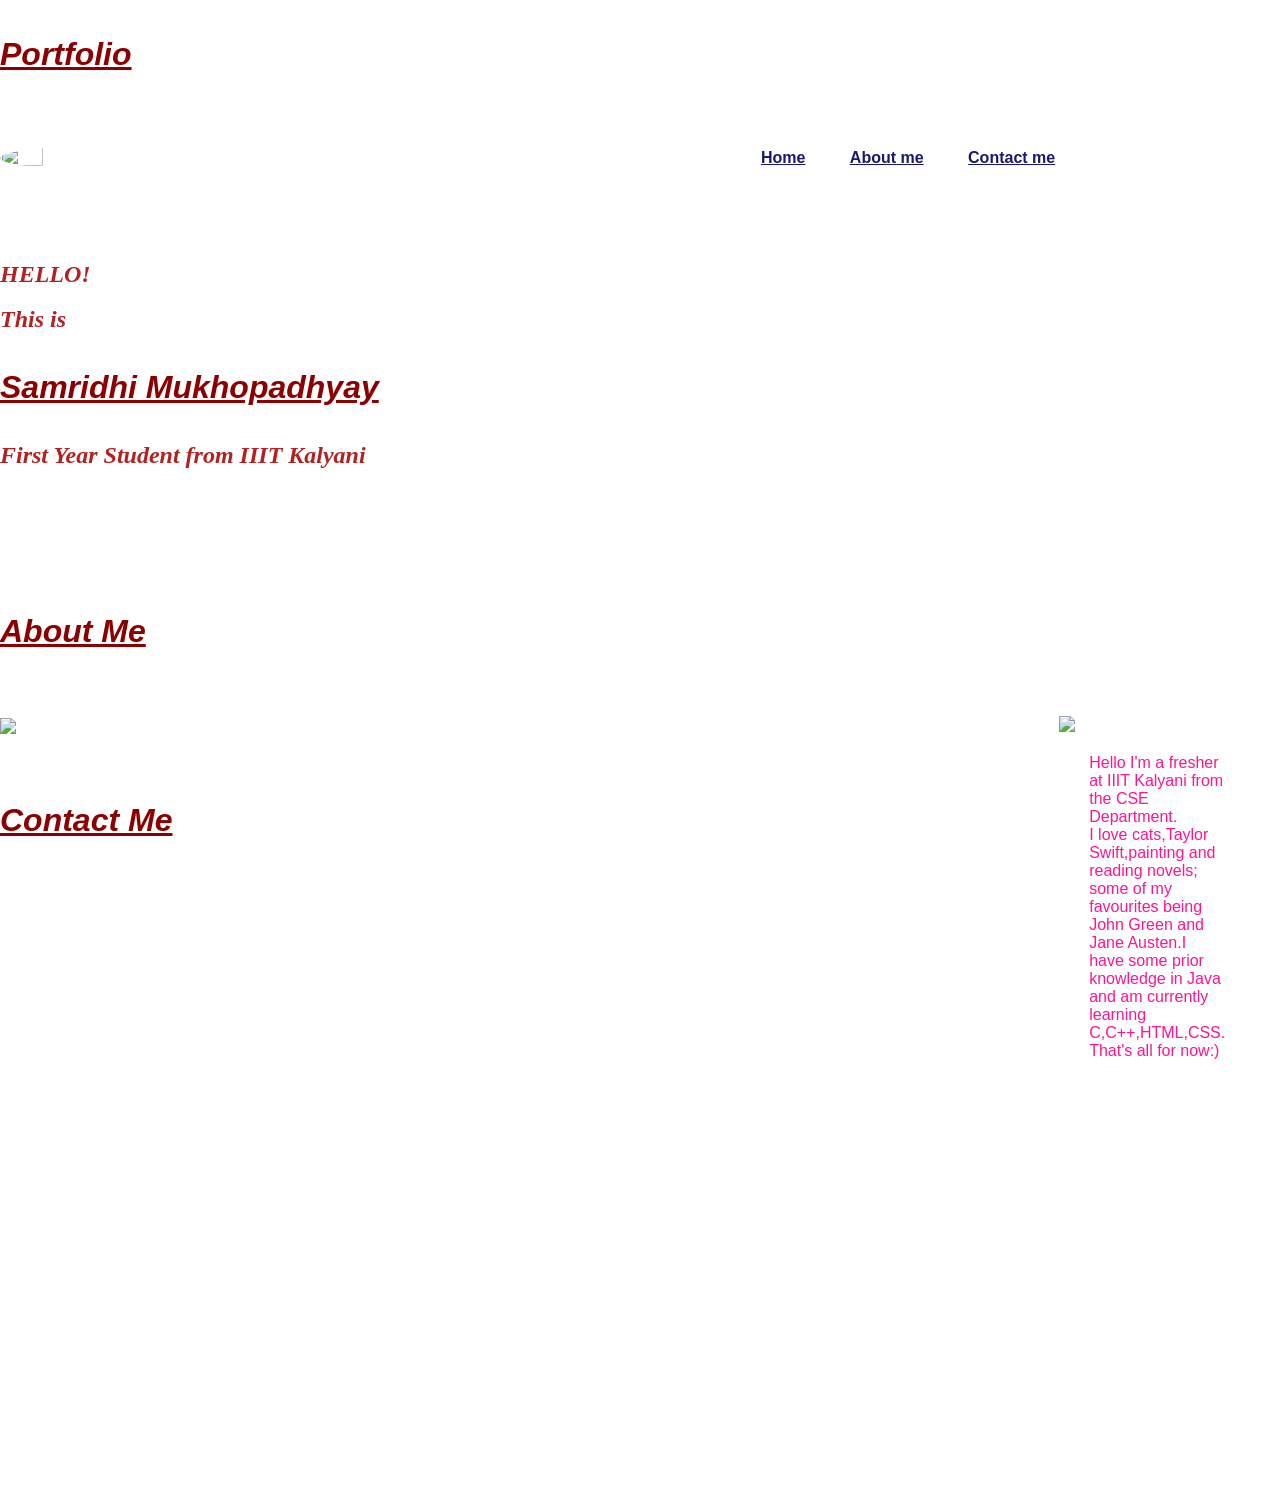
==== commit c8060586: "Merge 370d9786094098bd530e9ad27dbfc46be6ce5246 into 04bc43e779f55ba808a38090ba31e6821e012676" ====
--- a/index.html
+++ b/index.html
@@ -1,256 +1,99 @@
-<!DOCTYPE html>
-<html lang="en">
-    
-
-<head>
-    <meta charset="UTF-8">
-    <meta http-equiv="X-UA-Compatible" content="IE=edge">
-    <meta name="viewport" content="width=device-width, initial-scale=1.0">
-    <title>Basic Portfolio Website</title>
-    <link rel="stylesheet" href="style.css">
-</head>
-
-<body>
-    <div class="topnav">
-        
-      
-        
-       
-        
-        
-        
-        <a href="#contact">Contact</a>
-        <a href="#achievments">Achievments</a>
-        <a href="#skills"> Skills</a>
-        <a href="#Educational_qualifications">Educational Qualifications</a>
-        <a href="#aboutme">About Me</a>
-        <a class="active" href="#home" >Home</a>
-                
-      </div>
-    <body style="background-color:black;"></body>
-    <body text="#ffffff" link="#ff0000" vlink="#ff0000" alink="#ff0000">
-
-    <!-- We will be creating many elements in this document with some class (to add some styling later) -->
-    <!-- home page -->
-    <div id="home" class="homePage">
-        <div class="intro">                                  <!-- creating a master div to have child elements in it -->
-            <div class="name">Hi, I am Raman !!</div>  <!-- creating a div to enter your name (edit your name here) -->
-            <p>1st Year Student <br> at IIIT Kalyani</p>  
-            <br>                      <!-- paragraph tag -->
-            <button class="your_button">Explore</button>      <!-- creating a button -->
-        </div>
-        
-    </div>
-    
-    
-
-    <!-- about me -->
-    <div id="aboutme" class="about">                         <!-- again a master div -->
-        <div class="about_heading">                          <!-- child div for heading -->
-            About me
-        </div>
-        <!-- adding a paragraph tag to write "about me", edit it and write about you -->
-        <p class="para" >Hi myself Raman from Computer Science and Engineering branch (CSE) 1st Year  <br> 
-             at Indian Institute of Information Technology, Kalyani </br> I have keen interest in learning programming languages, cloud computing ,Git and Github and other exciting things but dont have much knowledge about that <br>
-            So would be happy to join and learn it through <img src="https://cdn.bio.link/uploads/profile_pictures/2021-08-25/v5ko0tAFuBvNyKLigdsclogo.gif" height="60"> <a href="https://gdsc.bio.link/">GDSC IIIT Kalyani</a> and the various events hoisted by them<br>
-            I also have interest in music and like to play keyboard<br>
-            I like to play and explore new games , websites and search for new things going around the world<br>
-            I also like to participate in contests and competitions that help me check my knowledge about the respective subject
-            This has helped in various ways throughout my life <br> Not only this I like to play sports outside too , I have keen interest in playing badminton and would like to practise it and make it my best outdoor sport, other than badminton I like to play football too 
-
-        </p>
-    </div>
-    <br> <br><br><br><br><br><br><br><br><br><br>
-    
-    <div id="Educational_qualifications" class="Education_qualifications">
-        <div class="Eq_heading">
-             Educational Qualifications
-        </div>
-<br><br><br><br><br><br><br>
-<marquee behavior="scroll" direction="up">
-        <div class="img3">                                <!-- always a good habbit to add master divs -->
-            <img src="https://img.collegepravesh.com/2017/07/IIIT-Kalyani.jpg"alt="img1" height="200px" width="auto" align="right"> 
-        </div>
-        <div class="College">College : <span class='data'>
-            <a href="https://iiitkalyani.ac.in/index.php">
-            Indian Institute of Information Technology ,Kalyani </a></span></div>
-    <br> <br> <br><br><br>
-    <div class="img4">                                <!-- always a good habbit to add master divs -->
-        <img src="https://www.educationworld.in/wp-content/uploads/2022/02/Seth-Anandram-Jaipuria.jpg"alt="img1" height="200px" width="auto" align="right"> </div>
-
-        <div class="class_11th_12th">11th-12th : <span class='data'> 
-            <a href="https://sajg.jaipuria.edu.in/">
-            Seth Anandram Jaipuria School ,Vasundhara  </a></span></div>
-
-        <br> <br> <br><br><br><br>
-        <div class="img5">                                <!-- always a good habbit to add master divs -->
-            <img src="[data-uri]"alt="img1" height="200px" width="auto" align="right"> </div>
-            
-            <div class="Upto_Class_10th">Upto Class 10th : <span class='data'>
-                <a href="https://sunvalleyncr.in/">
-                Sun Valley International School ,Vaishali </a></span></div>
-            
-            </marquee>
-
-
-<br> <br><br><br><br><br><br><br><br><br><br><br><br><br><br><br>
-    
-    <div id="skills" class="Skills">                         <!-- again a master div -->
-        <div class="about_skills">                          <!-- child div for heading -->
-            Skills
-        </div>
-        <marquee behavior="scroll" direction="up">
-        <p class="para"   >Tech Enthusiast </br> <br> Good Communication Skills </br><br> Problem Solving </br><br> Good at Teamwork </br> <br>Fast Typing <br><br> Active Listening </br> <br> Creativity </br> <br> Adaptability <br> </br> Leadership <br>
-        </p>
-
-    </div>
-    
-</marquee>
-<br> <br> <br> <br><br> <br> <br> <br><br> <br> <br> <br>
-    <!--achievments-->
-<div id="achievments" class="Achievments">
-    <div class="achievments_heading">
-         Achievements
-    </div>
-    <br> <br>
-
-    <div class="img1">                                <!-- always a good habbit to add master divs -->
-        <img src="https://i0.wp.com/www.sarkaribaba.in/wp-content/uploads/2021/04/wp-16185628885902706062389488721681.jpg?fit=600%2C350&ssl=1"alt="img1" height="50px" width="auto" >  <!-- adding a image using url -->
-    </div>
-
-        <div class="Jee_Main">Jee Main : <span class='data'>95.58 %tile </span></div>
-        
-    
-    
-    </br>
-</br>
-    <div class="img2">
-    <img src="[data-uri]" alt="img1" height="50px" width="auto" align="left">  
-    </div>
-    <div class="Class_12">Class 12th : <span class='data'>92.2% </span></div>
-    
-</br>
-</br>
-
-<div class="img2">
-    <img src="[data-uri]" alt="img1" height="50px" width="auto" align="left">  
-    </div>
-<div class="Class_10">  Class 10th : <span class='data'>
-     95.8% </span></div>
-
-
-</br><br> <br> <br> <br> <br> <br> <br> <br> <br> <br> 
-    
-
-    <!-- contact -->
-    <div id="contact" class="contact_sec">                  <!-- adding a master div again -->
-        <div class="contact_heading">
-            Reach me                                      <!-- adding a chiid div for heading -->
-        </div>
-    
-        
-            <br>
-        <div class="contact_info">
-            <!-- adding more divs for personal details, edit them! -->
-            <div class="Email">Email : <span class='data'>ramansah2004@gmail.com
-
-            
-           
-            <!-- adding anchor tag to directly redirect user to your profile, add links to your profile in href -->
-            <div class="Linkdin">Linkdin :<span class='data'> <a
-                        href="https://www.linkedin.com/in/raman-sah-b18b53292/">Raman Sah</a></span></div>  
-                        <br>
-            <div class="github">Github : <span class='data'> <a href="https://github.com/MisterStranger03">MisterStranger03</a></span></div>
-            <br>
-        
-            <div class="others">Others :<span class='data'> <a href="https://gdsc.bio.link/">BIO</a></span></div>
-        </div>
-
-
-
-
-    
-</body>
-<br> <br>
-<head>
-    <link rel="stylesheet" href="style.css">
-    <script src="https://kit.fontawesome.com/704ff50790.js" 
-       crossorigin="anonymous">
-    </script>
-    <script src="index.js"></script>
- </head> 
- <body>
-    <div class="share-buttons">
-       
-       <button class="share-button discord">
-          <i class="fab fa-discord"></i>
-       </button>
-       <a href="https://www.linkedin.com/in/raman-sah-b18b53292/">
-       <button class="share-button linkedin">
-          <i class="fab fa-linkedin-in"></i>
-          
-       </button>
-    </a>
-    
-    
-       
-       <button class="share-button whatsapp">
-          <i class="fab fa-whatsapp"></i>
-       </button>
-    </div>
- </body>
-<head>
-    <meta charset="utf-8">
-    <meta name="viewport" content="width=device-width, initial-scale=1, shrink-to-fit=no">
-    <title>contact form</title>
-</head>
-<br> <br><br> <br>
-<body>
-
-<link href="contact-form.css" rel="stylesheet">
-
-<div class="fcf-body">
-
-    <div id="fcf-form">
-    <h3 class="fcf-h3">Contact Me</h3>
-<br> <br>
-    <form id="fcf-form-id" class="fcf-form-class" method="post" action="contact-form-process.php">
-        
-        <div class="fcf-form-group">
-            <label for="Name" class="fcf-label">Your Name</label>
-            <div class="fcf-input-group">
-                <input type="text" id="Name" name="Name" class="fcf-form-control" required>
-            </div>
-        </div>
-
-        <div class="fcf-form-group">
-            <label for="Email" class="fcf-label">Your Email Address</label>
-            <div class="fcf-input-group">
-                <input type="email" id="Email" name="Email" class="fcf-form-control" required>
-            </div>
-        </div>
-
-        <div class="fcf-form-group">
-            <label for="Message" class="fcf-label">Your Message</label>
-            <div class="fcf-input-group">
-                <textarea id="Message" name="Message" class="fcf-form-control" rows="6" maxlength="3000" required></textarea>
-            </div>
-        </div>
-
-        <div class="fcf-form-group">
-            <button type="submit" id="fcf-button" class="fcf-btn fcf-btn-primary fcf-btn-lg fcf-btn-block">Send Message</button>
-        </div>
-
-       
-        
-
-    </form>
-    </div>
-
- 
-<br> <br>
-
-</body>
-
-
-</html>
+<!DOCTYPE html>
+<html lang="en">
+<head>
+    <meta charset="UTF-8">
+    <meta name="viewport" content="width=device-width, initial-scale=1.0">
+    <title>PORTFOLIO</title>
+   
+    <link rel="stylesheet" href="style.css">
+</head>
+<body>
+   
+    <div class="intro">
+        <br>
+        <br>
+        <h1 id="1">Portfolio</h1>
+        <br>
+        <br>
+        <nav>
+            <img class="pfp" src="https://i.pinimg.com/564x/f1/ef/f5/f1eff588eae4c3937ca0d1fa644ec66e.jpg" class="logo">
+            <ul>
+                <li><a href="#1">Home</a></li>
+                <li><a href="#2">About me</a></li>
+                <li><a href="#3">Contact me</a></li>
+            </ul>
+        </nav>
+        <br>
+        <br>
+        <br>
+        <h2>HELLO!</h2>
+        <br>
+        <h2>This is</h2>
+        <br>
+        <br>
+        <h1>Samridhi Mukhopadhyay</h1>
+        <br>
+        <br>
+        <h2>First Year Student from IIIT Kalyani</h2>
+        <br>
+        <br>
+        <br>
+        <br>
+        <br>
+        <br>
+    </div>
+
+    <div class="about"> 
+        <br>
+        <br>
+        <h1 id="2">About Me</h1>
+        <br>
+        <br>
+        <nav>
+        <img src="https://i.pinimg.com/564x/32/d0/e2/32d0e27d66fd861df09ea8700c05293b.jpg">
+        <div class="banner-card">
+            <img src="https://i.pinimg.com/564x/05/bc/93/05bc93bd30c0d1d50487f8cc7ad4f248.jpg">
+            <div class="banner-text">
+                <p class="para">Hello I'm a fresher at IIIT Kalyani from the CSE Department.</p>
+                <p class="para">  I love cats,Taylor Swift,painting and reading novels; some of my favourites being John Green and Jane Austen.I have some prior knowledge in Java and am currently learning C,C++,HTML,CSS.<br>That's all for now:)</p>
+            </div>
+        </div>
+       
+        
+        </nav>
+    </div>
+    </div>
+
+
+      
+
+    <div class="Contact" id="3">
+        <br>
+        <br>
+        <h1>Contact Me</h1>
+        
+        <br><br><br><br><br><br><br><br><br><br> <br><br><br><br><br><br><br><br>
+        <a class="icon" href="https://www.linkedin.com/in/samridhi-mukhopadhyay-36295228a/" target="_blank">
+            <ion-icon name="logo-linkedin"></ion-icon>
+        </a>
+
+        <a class="icon" href="https://www.instagram.com/ambrxsiaal/" target="_blank">
+            <ion-icon name="logo-instagram"></ion-icon>
+        </a>
+
+        <a class="icon" href="https://github.com/githubsamridhi" target="_blank">
+            <ion-icon name="logo-github"></ion-icon> 
+        </a>
+        
+        <script type="module" src="https://unpkg.com/ionicons@7.1.0/dist/ionicons/ionicons.esm.js"></script>
+        <script nomodule src="https://unpkg.com/ionicons@7.1.0/dist/ionicons/ionicons.js"></script>  
+
+       <br><br> <br><br><br><br><br><br><br><br><br><br> <br><br><br><br><br>
+        
+    </div>
+
+
+    
+     
+</body> 
+</html>
--- a/style.css
+++ b/style.css
@@ -0,0 +1,137 @@
+*{
+    margin:0;
+    padding:0;
+    font-family: Arial, Helvetica, sans-serif;
+}
+
+.intro
+{
+    position:relative;
+    width:100%;
+    height:100%;
+    display: inline-block;
+    background-image:url("https://i.pinimg.com/564x/c3/b3/d8/c3b3d871ff8bbd8c7525ae4ea5be3844.jpg");
+
+    img{
+        border-radius:50%;
+    }
+    
+
+}
+h1{
+    font-family:'Franklin Gothic Medium', 'Arial Narrow', Arial, sans-serif;
+    font-style: italic;
+    text-decoration-line: underline;
+    color:darkred;
+}
+
+h2{
+    font-style: italic;
+    font-family:Georgia, 'Times New Roman', Times, serif;
+    color:firebrick;
+}
+
+
+nav
+{
+    display:flex;
+    width:84%;
+   
+    margin-right: 20px ;
+    padding:30px 0;
+    align-items: center;
+    justify-content:space-between;
+}
+
+nav ul li
+{
+    display: inline-block;
+    margin:10px 20px;
+}
+
+nav ul li a
+{
+    color:midnightblue;
+    font-weight: bold;
+}
+
+nav ul li a:hover{
+    color:deeppink
+}
+
+.about
+{
+    position:relative;
+    width:100%;
+    height:100%;
+    display: inline-block;
+    background-image:url("https://i.pinimg.com/564x/f4/b4/79/f4b479092bd0e650547aa7a03ffbbec5.jpg");
+    font-family:'Franklin Gothic Medium', 'Arial Narrow', Arial, sans-serif;
+}
+
+
+.banner-card{
+    position: relative;
+}
+
+.banner-card img{
+    max-width: 100%;
+    height: auto;
+}
+
+.banner-text
+{
+    position:absolute;
+    top:40%;
+    padding:30px
+}
+
+
+*{
+    margin: 0;
+    padding: 0;
+    box-sizing: border-box;
+    font-family:'Popins',sans-serif;
+}
+
+.Contact{
+    position:relative;
+    width:100%;
+    height:100%;
+    display: inline-block;
+    background-image:url("https://i.pinimg.com/236x/41/d5/ad/41d5adf552a9d332885bda0560d9fa20.jpg");
+}
+
+.icon{
+       color:mediumvioletred;
+       transition: color 0.2s;
+       text-decoration:none;
+       margin: 0 200px;
+       font-size: 50px;
+}
+
+.icon:hover{
+    color:blue;
+}
+
+.para{
+    font-family: 'Segoe UI', Tahoma, Geneva, Verdana, sans-serif;
+    color:deeppink;
+}
+
+.More{
+    position:relative;
+    width:100%;
+    height:100%;
+    display: inline-block;
+    background-image:url("[data-uri]");
+    background-position: center;
+  background-repeat: no-repeat;
+  background-size: cover;
+}
+
+.pfp{
+    border-radius: 70%;
+    width: 20%;
+     height:20%;
+}
